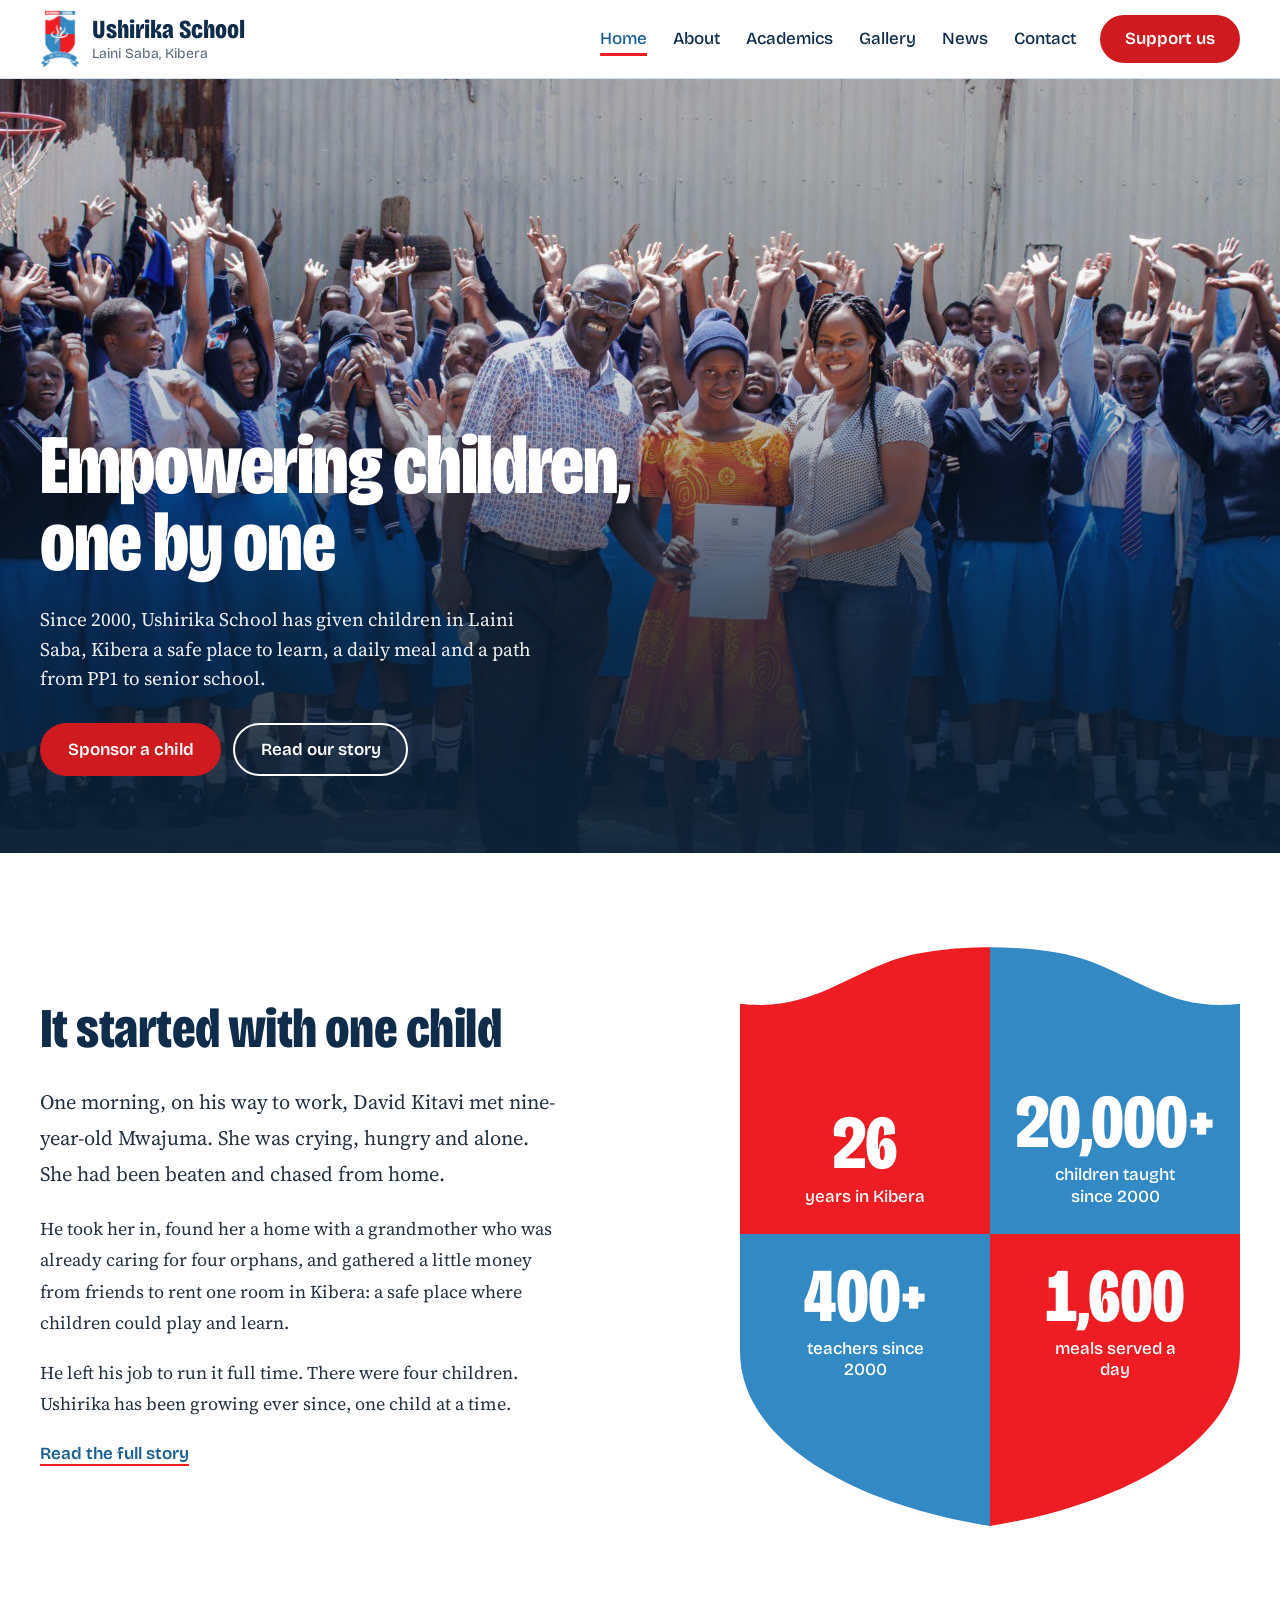
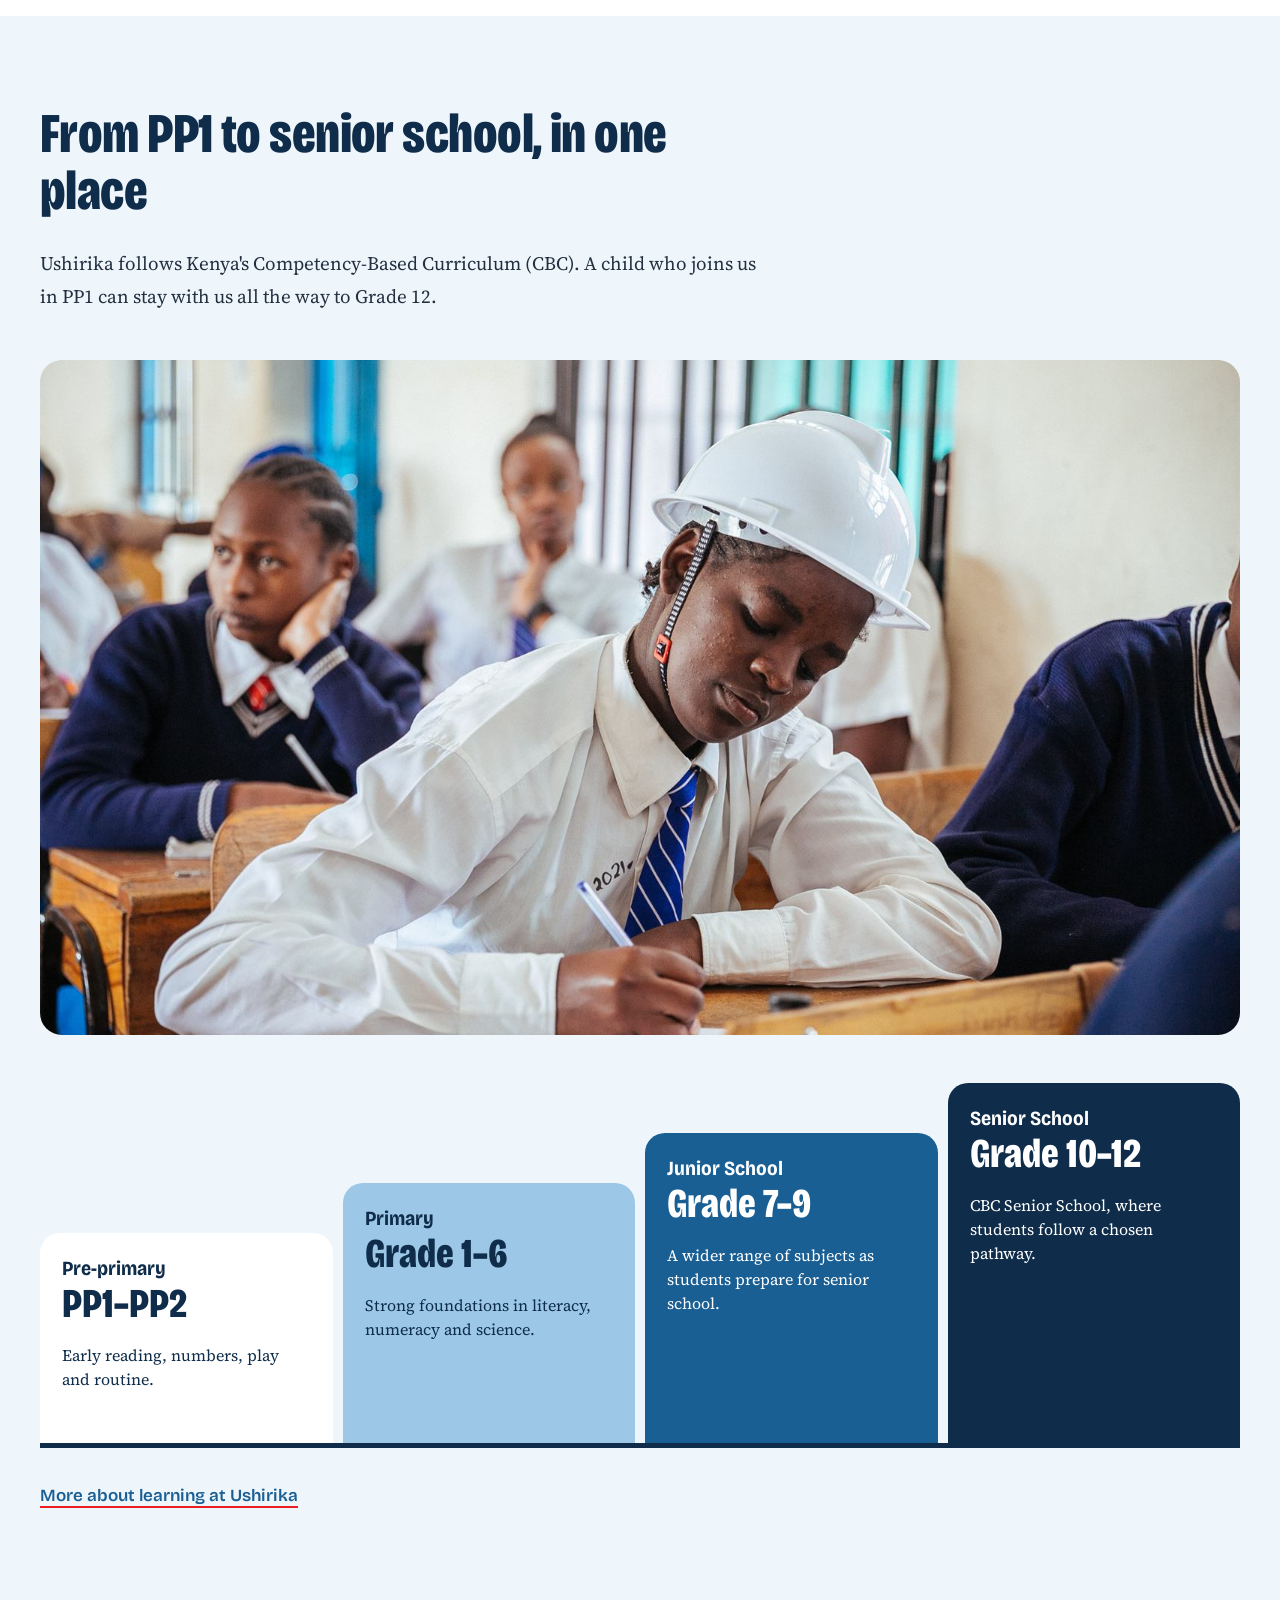
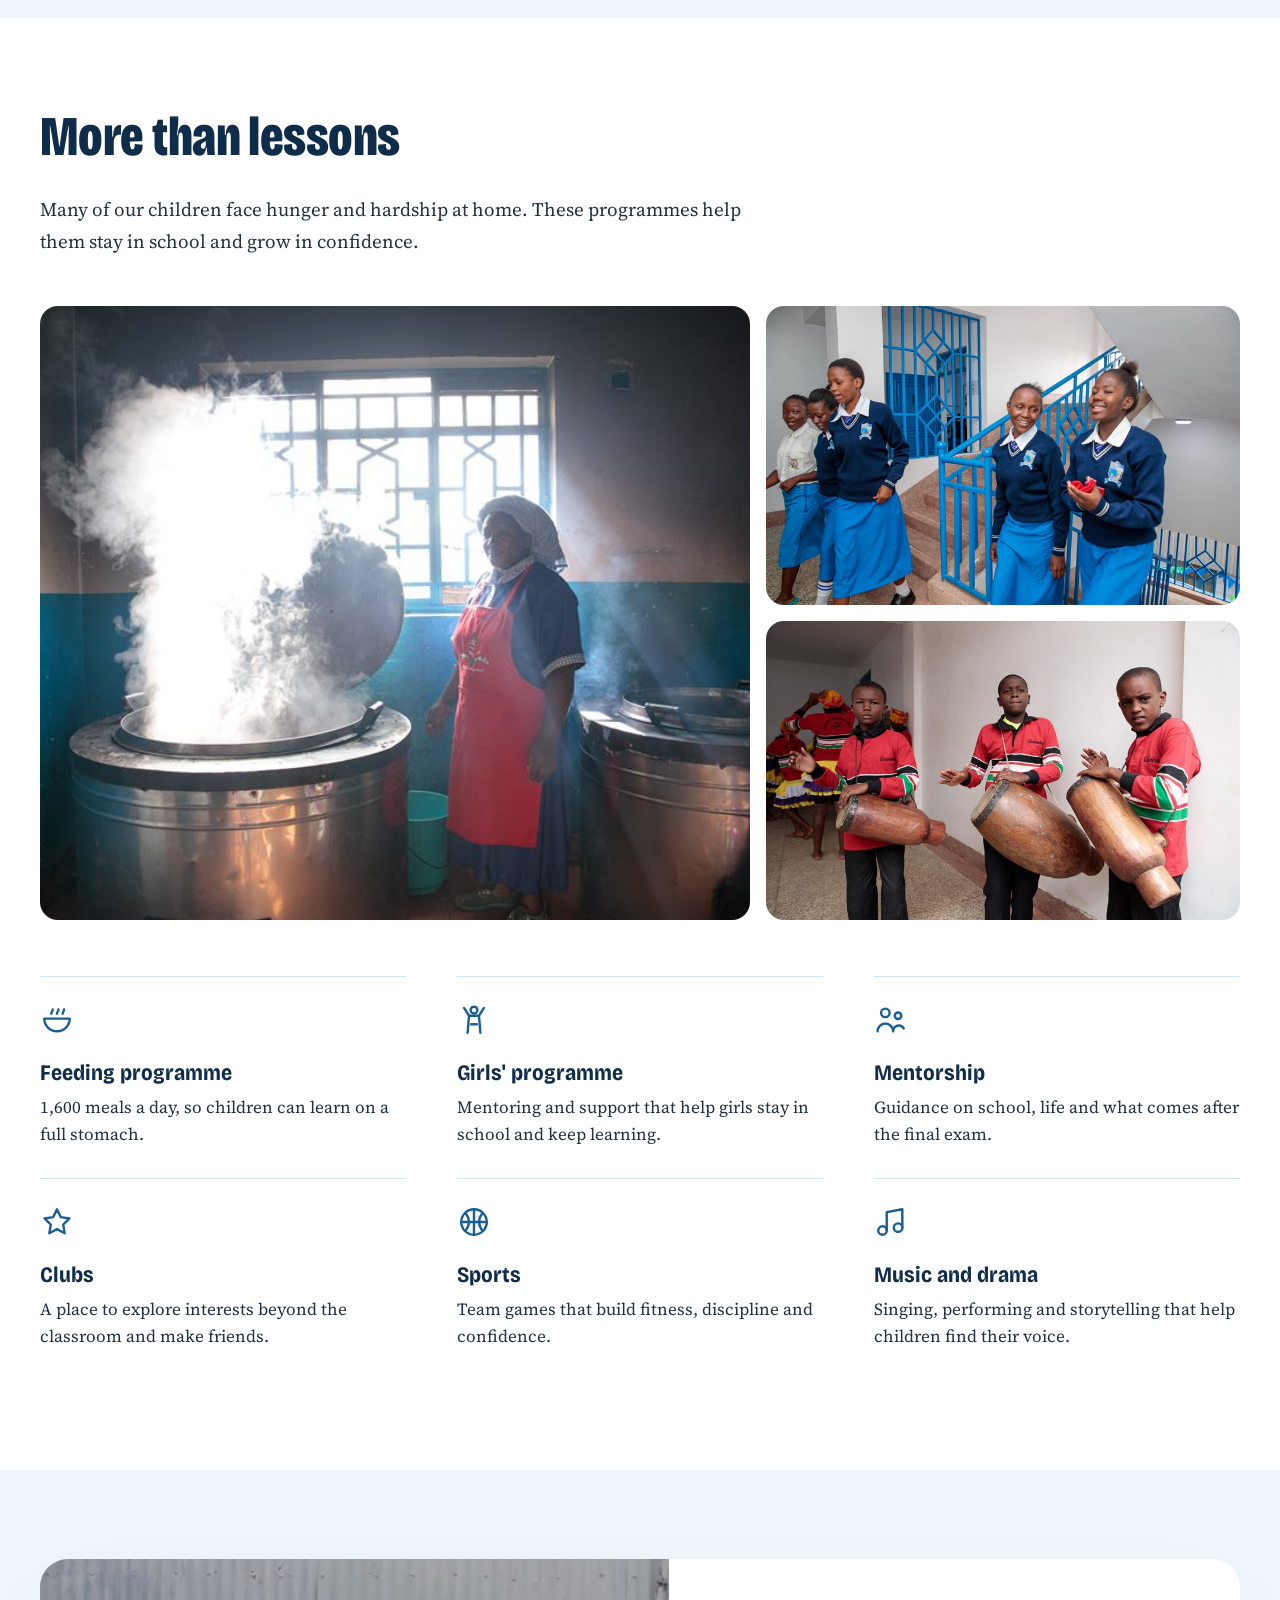
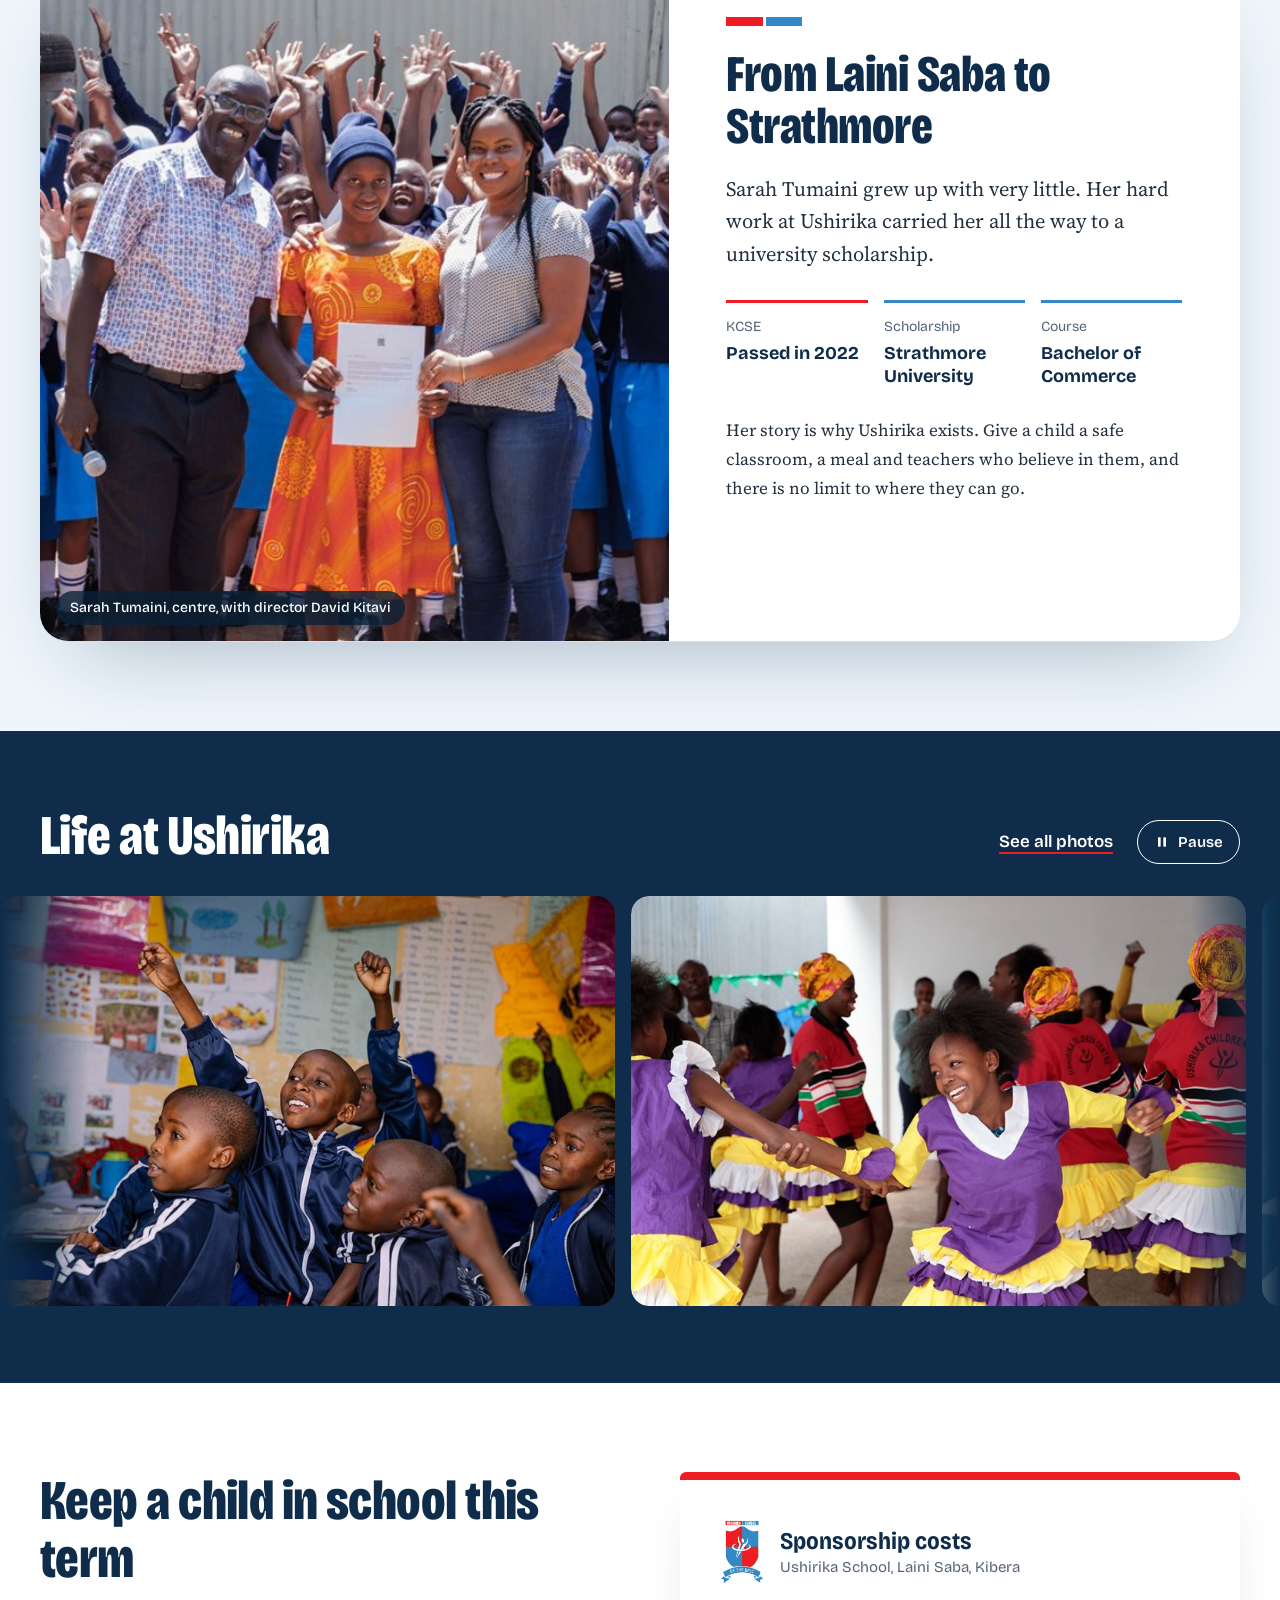
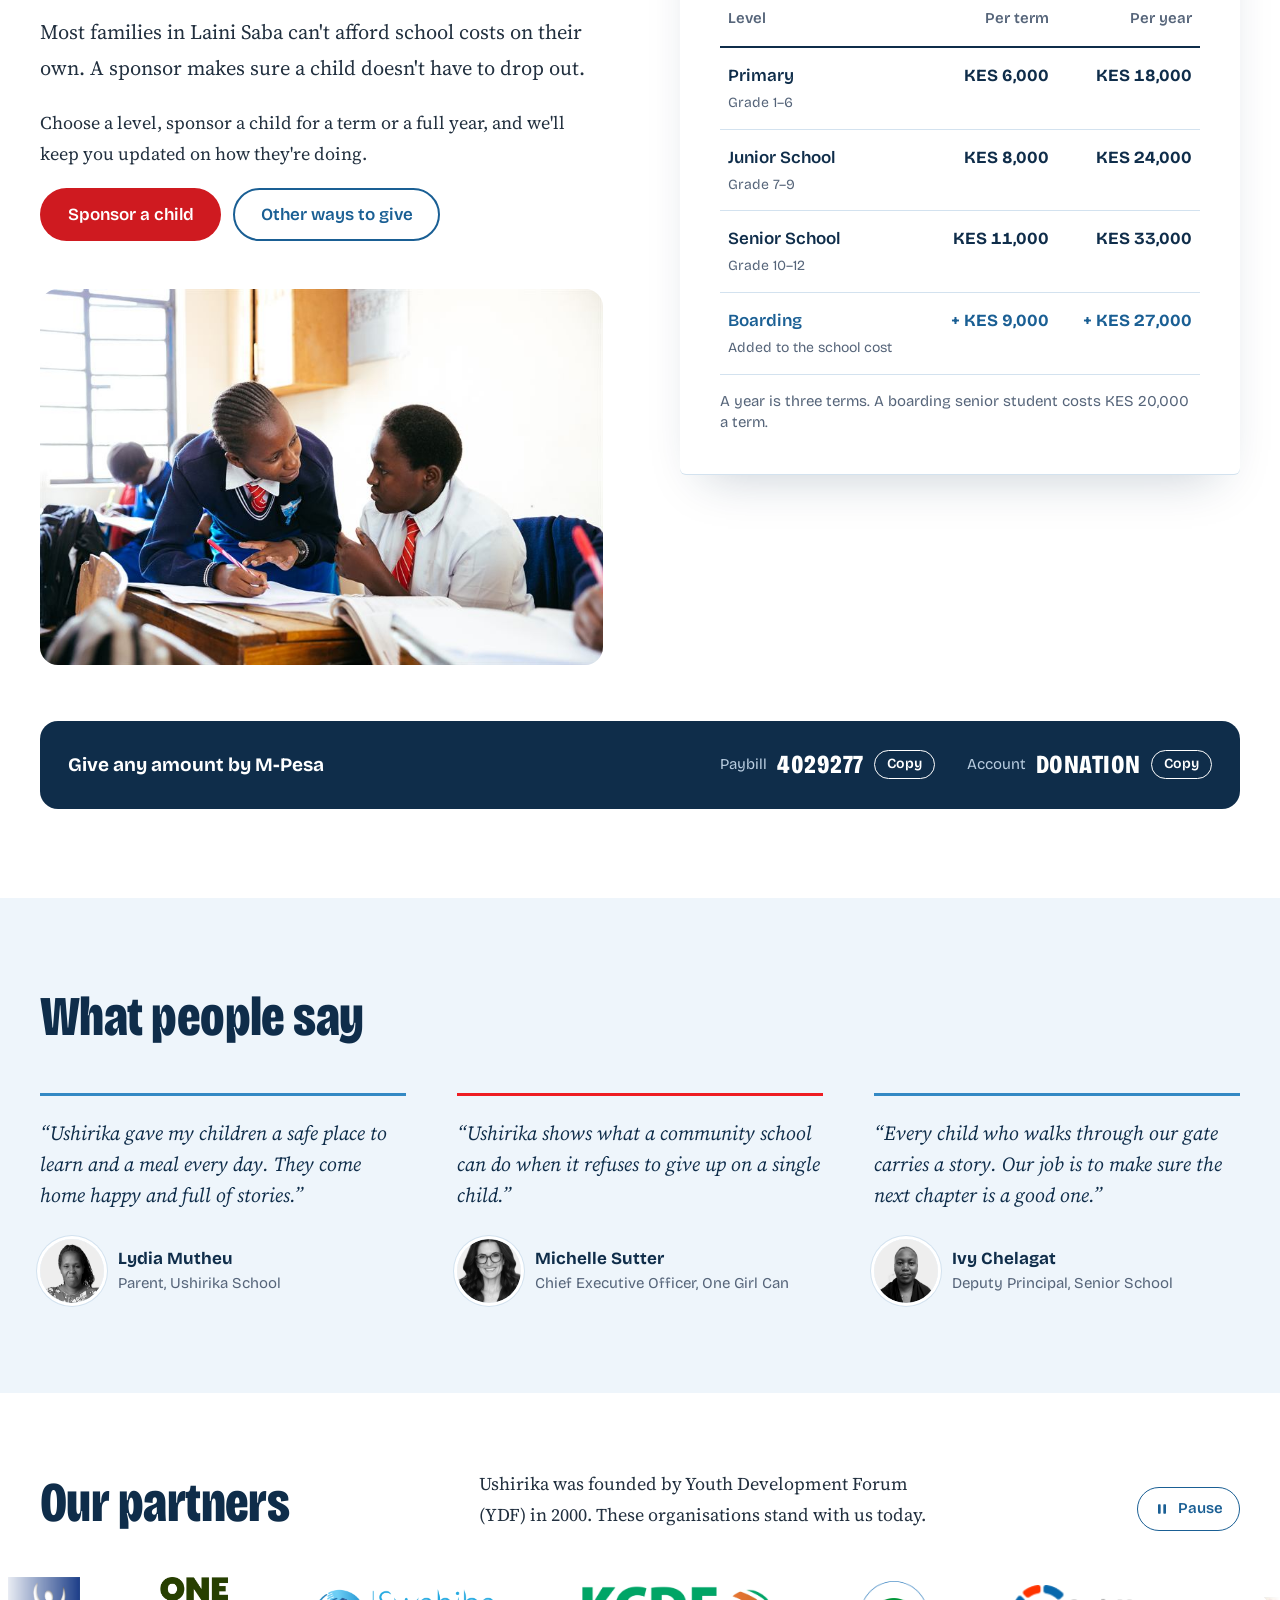
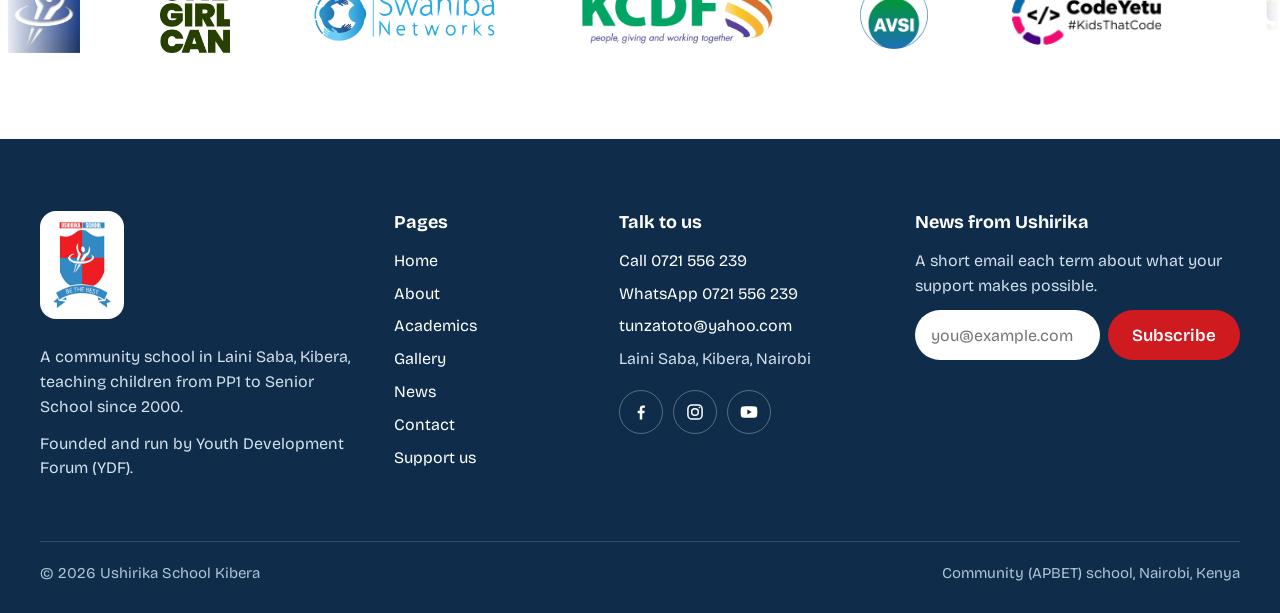
==== index.html @ ff587071 "Launch the Ushirika School Kibera website Seven pages (Home, About, Academics, Support us, Gallery, " ====
<!doctype html>
<html lang="en">
<head>
  <meta charset="utf-8">
  <meta name="viewport" content="width=device-width, initial-scale=1">
  <title>Ushirika School Kibera | Empowering children one by one</title>
  <meta name="description" content="Ushirika School is a community school in Laini Saba, Kibera, Nairobi, teaching children from PP1 to Senior School since 2000. Sponsor a child or give by M-Pesa.">
  <link rel="canonical" href="https://ushirikaschool.com/">
  <meta property="og:url" content="https://ushirikaschool.com/">
  <meta property="og:site_name" content="Ushirika School Kibera">
  <meta property="og:type" content="website">
  <meta property="og:title" content="Ushirika School Kibera">
  <meta property="og:description" content="A community school in Laini Saba, Kibera, teaching children from PP1 to Senior School since 2000.">
  <meta property="og:image" content="https://ushirikaschool.com/assets/img/og-image.jpg">
  <meta name="twitter:card" content="summary_large_image">
  <meta name="theme-color" content="#0F2D4A">
  <link rel="icon" type="image/png" sizes="32x32" href="assets/img/favicon-32.png">
  <link rel="apple-touch-icon" href="assets/img/apple-touch-icon.png">
  <link rel="preconnect" href="https://fonts.googleapis.com">
  <link rel="preconnect" href="https://fonts.gstatic.com" crossorigin>
  <link rel="stylesheet" href="https://fonts.googleapis.com/css2?family=Bricolage+Grotesque:opsz,wdth,wght@12..96,75..100,400..800&family=Source+Serif+4:ital,opsz,wght@0,8..60,400..700;1,8..60,400..700&display=swap">
  <link rel="stylesheet" href="css/style.css">
  <link rel="preload" as="image" href="assets/img/hero-1200.jpg" imagesrcset="assets/img/hero-800.jpg 800w, assets/img/hero-1200.jpg 1200w, assets/img/hero-2000.jpg 2000w" imagesizes="100vw">
  <script type="application/ld+json">
  {
    "@context": "https://schema.org",
    "@type": "School",
    "name": "Ushirika School Kibera",
    "url": "https://ushirikaschool.com/",
    "logo": "https://ushirikaschool.com/assets/img/logo-large.png",
    "foundingDate": "2000",
    "telephone": "+254721556239",
    "email": "tunzatoto@yahoo.com",
    "address": { "@type": "PostalAddress", "streetAddress": "Laini Saba, Kibera", "addressLocality": "Nairobi", "addressCountry": "KE" },
    "geo": { "@type": "GeoCoordinates", "latitude": -1.3122093, "longitude": 36.7940074 },
    "parentOrganization": { "@type": "NGO", "name": "Youth Development Forum (YDF)" },
    "sameAs": [
      "https://www.facebook.com/UshirikaChildrenKibera",
      "https://www.instagram.com/ushirika_school/",
      "https://www.youtube.com/@ushirikaschoolkibera3655"
    ]
  }
  </script>
</head>
<body data-page="home">
<div id="site-header"></div>
<script src="js/site.js"></script>

<!-- Shape of the school crest, used to cut the counters into a shield -->
<svg width="0" height="0" style="position:absolute" aria-hidden="true" focusable="false">
  <defs>
    <clipPath id="crest-clip" clipPathUnits="objectBoundingBox">
      <path d="M0,0.105 C0.13,0.118 0.2,0.064 0.3,0.032 C0.4,0 0.6,0 0.7,0.032 C0.8,0.064 0.87,0.118 1,0.105 L1,0.7 C1,0.86 0.76,0.965 0.5,1 C0.24,0.965 0,0.86 0,0.7 Z"/>
    </clipPath>
  </defs>
</svg>

<main id="main">

  <section class="hero">
    <img class="hero__img"
         src="assets/img/hero-1200.jpg"
         srcset="assets/img/hero-800.jpg 800w, assets/img/hero-1200.jpg 1200w, assets/img/hero-2000.jpg 2000w"
         sizes="100vw" width="2000" height="1333" fetchpriority="high"
         alt="Ushirika students in blue uniforms cheer with their arms raised behind Sarah Tumaini, in an orange dress, who holds a letter between director David Kitavi and another adult">
    <div class="wrap hero__content">
      <h1>Empowering children,<br> one by one</h1>
      <p class="hero__sub">Since 2000, Ushirika School has given children in Laini Saba, Kibera a safe place to learn, a daily meal and a path from PP1 to senior school.</p>
      <div class="btn-row">
        <a class="btn btn--red" href="support.html#sponsor">Sponsor a child</a>
        <a class="btn btn--light" href="about.html">Read our story</a>
      </div>
    </div>
  </section>

  <section class="section" aria-labelledby="origin-title">
    <div class="wrap origin">
      <div class="prose">
        <h2 id="origin-title">It started with one child</h2>
        <p class="lede">One morning, on his way to work, David Kitavi met nine-year-old Mwajuma. She was crying, hungry and alone. She had been beaten and chased from home.</p>
        <p>He took her in, found her a home with a grandmother who was already caring for four orphans, and gathered a little money from friends to rent one room in Kibera: a safe place where children could play and learn.</p>
        <p>He left his job to run it full time. There were four children. Ushirika has been growing ever since, one child at a time.</p>
        <a class="text-link" href="about.html">Read the full story</a>
      </div>
      <div>
        <ul class="crest" aria-label="Ushirika in numbers">
          <li>
            <span class="crest__num" data-count="years" aria-hidden="true">26</span>
            <span class="crest__label"><span class="sr-only"><span data-years>26</span> </span>years in Kibera</span>
          </li>
          <li>
            <span class="crest__num" data-count="20000" data-suffix="+" aria-hidden="true">20,000+</span>
            <span class="crest__label"><span class="sr-only">More than 20,000 </span>children taught since 2000</span>
          </li>
          <li>
            <span class="crest__num" data-count="400" data-suffix="+" aria-hidden="true">400+</span>
            <span class="crest__label"><span class="sr-only">More than 400 </span>teachers since 2000</span>
          </li>
          <li>
            <span class="crest__num" data-count="1600" aria-hidden="true">1,600</span>
            <span class="crest__label"><span class="sr-only">1,600 </span>meals served a day</span>
          </li>
        </ul>
      </div>
    </div>
  </section>

  <section class="section section--chalk" aria-labelledby="classes-title">
    <div class="wrap">
      <div class="section-head">
        <h2 id="classes-title">From PP1 to senior school, in one place</h2>
        <p>Ushirika follows Kenya's Competency-Based Curriculum (CBC). A child who joins us in PP1 can stay with us all the way to Grade 12.</p>
      </div>
      <figure class="wide-photo">
        <img src="assets/gallery/photo-34.jpg" srcset="assets/gallery/photo-34-small.jpg 800w, assets/gallery/photo-34.jpg 1600w" sizes="(max-width: 1360px) 100vw, 1320px" width="1600" height="1067" loading="lazy"
             alt="A student wearing a white hard hat writes at a desk during class, with classmates in navy sweaters behind">
      </figure>
      <ol class="ladder">
        <li>
          <h3>Pre-primary</h3>
          <p class="ladder__grades">PP1–PP2</p>
          <p>Early reading, numbers, play and routine.</p>
        </li>
        <li>
          <h3>Primary</h3>
          <p class="ladder__grades">Grade 1–6</p>
          <p>Strong foundations in literacy, numeracy and science.</p>
        </li>
        <li>
          <h3>Junior School</h3>
          <p class="ladder__grades">Grade 7–9</p>
          <p>A wider range of subjects as students prepare for senior school.</p>
        </li>
        <li>
          <h3>Senior School</h3>
          <p class="ladder__grades">Grade 10–12</p>
          <p>CBC Senior School, where students follow a chosen pathway.</p>
        </li>
      </ol>
      <p style="margin-top:32px"><a class="text-link" href="academics.html">More about learning at Ushirika</a></p>
    </div>
  </section>

  <section class="section" aria-labelledby="programmes-title">
    <div class="wrap">
      <div class="section-head">
        <h2 id="programmes-title">More than lessons</h2>
        <p>Many of our children face hunger and hardship at home. These programmes help them stay in school and grow in confidence.</p>
      </div>
      <div class="photo-row">
        <figure>
          <img src="assets/gallery/photo-22-small.jpg" srcset="assets/gallery/photo-22-small.jpg 800w, assets/gallery/photo-22.jpg 1600w" sizes="(max-width: 700px) 100vw, 400px" width="800" height="533" loading="lazy"
               alt="A cook in a red apron stands beside large steaming cooking pots in the school kitchen">
        </figure>
        <figure>
          <img src="assets/gallery/photo-42-small.jpg" srcset="assets/gallery/photo-42-small.jpg 800w, assets/gallery/photo-42.jpg 1600w" sizes="(max-width: 700px) 100vw, 400px" width="800" height="533" loading="lazy"
               alt="Girls in navy sweaters and blue skirts laugh together on a staircase with blue railings">
        </figure>
        <figure>
          <img src="assets/gallery/photo-35-small.jpg" srcset="assets/gallery/photo-35-small.jpg 800w, assets/gallery/photo-35.jpg 1600w" sizes="(max-width: 700px) 100vw, 400px" width="800" height="533" loading="lazy"
               alt="Three boys in red and green tops play large traditional drums">
        </figure>
      </div>
      <!-- CHECK: David, confirm these short descriptions match what each programme does. -->
      <ul class="programmes">
        <li>
          <svg viewBox="0 0 24 24" fill="none" stroke="currentColor" stroke-width="1.7" stroke-linecap="round" stroke-linejoin="round" aria-hidden="true"><path d="M3 11h18a9 9 0 0 1-18 0Z"/><path d="M8 7.5c0-1.3 1-1.7 1-3M12 7.5c0-1.3 1-1.7 1-3M16 7.5c0-1.3 1-1.7 1-3"/></svg>
          <h3>Feeding programme</h3>
          <p>1,600 meals a day, so children can learn on a full stomach.</p>
        </li>
        <li>
          <svg viewBox="0 0 24 24" fill="none" stroke="currentColor" stroke-width="1.7" stroke-linecap="round" stroke-linejoin="round" aria-hidden="true"><circle cx="12" cy="5" r="2.4"/><path d="M5 3.5l3.5 5.5h7L19 3.5M8.5 9l-1 12M15.5 9l1 12M10 15h4"/></svg>
          <h3>Girls' programme</h3>
          <p>Mentoring and support that help girls stay in school and keep learning.</p>
        </li>
        <li>
          <svg viewBox="0 0 24 24" fill="none" stroke="currentColor" stroke-width="1.7" stroke-linecap="round" stroke-linejoin="round" aria-hidden="true"><circle cx="8" cy="7" r="3"/><circle cx="17" cy="9" r="2.3"/><path d="M2.5 20a5.5 5.5 0 0 1 11 0M13.5 20a4 4 0 0 1 7.5-2"/></svg>
          <h3>Mentorship</h3>
          <p>Guidance on school, life and what comes after the final exam.</p>
        </li>
        <li>
          <svg viewBox="0 0 24 24" fill="none" stroke="currentColor" stroke-width="1.7" stroke-linejoin="round" aria-hidden="true"><path d="M12 3l2.7 5.6 6.1.9-4.4 4.3 1 6.1L12 17l-5.4 2.9 1-6.1-4.4-4.3 6.1-.9Z"/></svg>
          <h3>Clubs</h3>
          <p>A place to explore interests beyond the classroom and make friends.</p>
        </li>
        <li>
          <svg viewBox="0 0 24 24" fill="none" stroke="currentColor" stroke-width="1.7" stroke-linecap="round" aria-hidden="true"><circle cx="12" cy="12" r="9"/><path d="M12 3v18M3 12h18M5.8 5.8c3.4 3.4 3.4 9 0 12.4M18.2 5.8c-3.4 3.4-3.4 9 0 12.4"/></svg>
          <h3>Sports</h3>
          <p>Team games that build fitness, discipline and confidence.</p>
        </li>
        <li>
          <svg viewBox="0 0 24 24" fill="none" stroke="currentColor" stroke-width="1.7" stroke-linecap="round" stroke-linejoin="round" aria-hidden="true"><path d="M9 18V5l11-2v13"/><circle cx="6" cy="18" r="3"/><circle cx="17" cy="16" r="3"/></svg>
          <h3>Music and drama</h3>
          <p>Singing, performing and storytelling that help children find their voice.</p>
        </li>
      </ul>
    </div>
  </section>

  <section class="section section--chalk" aria-labelledby="sarah-title">
    <div class="wrap">
      <article class="story-card">
        <figure class="story-card__photo">
          <img src="assets/img/sarah-feature.jpg"
               srcset="assets/img/sarah-feature-800.jpg 800w, assets/img/sarah-feature.jpg 1320w"
               sizes="(max-width: 900px) 100vw, 680px" width="1320" height="990" loading="lazy"
               alt="Sarah Tumaini, in an orange dress, holds a letter beside director David Kitavi and another adult, as Ushirika students cheer behind them">
          <figcaption>Sarah Tumaini, centre, with director David Kitavi</figcaption>
        </figure>
        <div class="story-card__body">
          <span class="mark" aria-hidden="true"></span>
          <h2 id="sarah-title">From Laini Saba to Strathmore</h2>
          <p class="lede">Sarah Tumaini grew up with very little. Her hard work at Ushirika carried her all the way to a university scholarship.</p>
          <dl class="facts">
            <div><dt>KCSE</dt><dd>Passed in 2022</dd></div>
            <div><dt>Scholarship</dt><dd>Strathmore University</dd></div>
            <div><dt>Course</dt><dd>Bachelor of Commerce</dd></div>
          </dl>
          <p>Her story is why Ushirika exists. Give a child a safe classroom, a meal and teachers who believe in them, and there is no limit to where they can go.</p>
          <a class="btn btn--red" href="support.html#sponsor">Sponsor a student like Sarah</a>
        </div>
      </article>
    </div>
  </section>

  <section class="section section--tight filmstrip" aria-labelledby="life-title">
    <div class="wrap">
      <div class="strip-head">
        <h2 id="life-title">Life at Ushirika</h2>
        <div class="strip-head__actions">
          <a class="text-link" href="gallery.html">See all photos</a>
          <button class="marquee-toggle" type="button" aria-controls="photo-strip" aria-label="Pause the moving photos">
          <svg class="i-pause" viewBox="0 0 24 24" fill="currentColor" aria-hidden="true"><rect x="6" y="5" width="4" height="14" rx="1"/><rect x="14" y="5" width="4" height="14" rx="1"/></svg>
          <svg class="i-play" viewBox="0 0 24 24" fill="currentColor" aria-hidden="true"><path d="M8 5.5v13a1 1 0 0 0 1.5.86l10-6.5a1 1 0 0 0 0-1.72l-10-6.5A1 1 0 0 0 8 5.5Z"/></svg>
          <span>Pause</span>
        </button>
        </div>
      </div>
    </div>
    <div class="marquee marquee--photos" id="photo-strip">
      <div class="marquee__track">
        <a href="gallery.html"><img src="assets/gallery/photo-21-small.jpg" width="800" height="533" loading="lazy" alt="Young boys in navy tracksuits raise their hands eagerly in a classroom covered in posters"></a>
        <a href="gallery.html"><img src="assets/gallery/photo-23-small.jpg" width="800" height="533" loading="lazy" alt="Dancers in bright purple and yellow costumes hold hands and spin in a dance"></a>
        <a href="gallery.html"><img src="assets/gallery/photo-01-small.jpg" width="800" height="533" loading="lazy" alt="Two students in navy uniforms use a microscope in a science lab"></a>
        <a href="gallery.html"><img src="assets/gallery/photo-10-small.jpg" width="800" height="533" loading="lazy" alt="Three students lean over a rooftop wall, with the roofs of Kibera behind them"></a>
        <a href="gallery.html"><img src="assets/gallery/photo-15-small.jpg" width="800" height="533" loading="lazy" alt="Pupils in blue sweaters laugh together in a classroom"></a>
        <a href="gallery.html"><img src="assets/gallery/photo-02-small.jpg" width="800" height="800" loading="lazy" alt="Two smiling girls in navy sweaters stand arm in arm"></a>
        <a href="gallery.html"><img src="assets/gallery/photo-35-small.jpg" width="800" height="533" loading="lazy" alt="Three boys in red and green tops play large traditional drums"></a>
        <a href="gallery.html"><img src="assets/gallery/photo-40-small.jpg" width="800" height="533" loading="lazy" alt="Students in blue uniforms gather in a courtyard decorated with bunting"></a>
        <a href="gallery.html"><img src="assets/gallery/photo-12-small.jpg" width="800" height="533" loading="lazy" alt="A smiling student in a light blue T-shirt claps in class"></a>
        <a href="gallery.html"><img src="assets/gallery/photo-17-small.jpg" width="800" height="533" loading="lazy" alt="Seven young women in graduation gowns smile together on a lawn"></a>
        <a href="gallery.html"><img src="assets/gallery/photo-42-small.jpg" width="800" height="533" loading="lazy" alt="Girls in navy sweaters laugh together on a staircase"></a>
        <a href="gallery.html"><img src="assets/gallery/photo-43-small.jpg" width="800" height="585" loading="lazy" alt="Young pupils in blue sweaters reach up towards the camera"></a>
        <a href="gallery.html"><img src="assets/gallery/photo-30-small.jpg" width="800" height="533" loading="lazy" alt="Two girls in uniform laugh as they fix their hair in a mirror"></a>
        <a href="gallery.html"><img src="assets/gallery/photo-39-small.jpg" width="800" height="533" loading="lazy" alt="Dancers in purple and yellow perform in the courtyard"></a>
        <a href="gallery.html"><img src="assets/gallery/photo-13-small.jpg" width="800" height="533" loading="lazy" alt="Students welcome visitors with drums in a school corridor"></a>
        <a href="gallery.html"><img src="assets/gallery/photo-41-small.jpg" width="800" height="533" loading="lazy" alt="Two boys in blue sweaters share a laptop"></a>
        <a href="gallery.html"><img src="assets/gallery/photo-26-small.jpg" width="800" height="533" loading="lazy" alt="Students in hi-vis vests and hard hats take a selfie"></a>
        <a href="gallery.html"><img src="assets/gallery/photo-36-small.jpg" width="800" height="529" loading="lazy" alt="A large class photo in front of the school building"></a>
      </div>
    </div>
  </section>

  <section class="section" aria-labelledby="sponsor-title">
    <div class="wrap">
      <div class="sponsor">
        <div class="prose">
          <h2 id="sponsor-title">Keep a child in school this term</h2>
          <p class="lede">Most families in Laini Saba can't afford school costs on their own. A sponsor makes sure a child doesn't have to drop out.</p>
          <p>Choose a level, sponsor a child for a term or a full year, and we'll keep you updated on how they're doing.</p>
          <div class="btn-row">
            <a class="btn btn--red" href="support.html#sponsor">Sponsor a child</a>
            <a class="btn btn--ghost" href="support.html">Other ways to give</a>
          </div>
          <figure class="sponsor__photo">
            <img src="assets/gallery/photo-37-small.jpg" srcset="assets/gallery/photo-37-small.jpg 800w, assets/gallery/photo-37.jpg 1600w" sizes="(max-width: 960px) 100vw, 560px" width="800" height="533" loading="lazy"
                 alt="Two students lean over a desk to work through a problem together">
          </figure>
        </div>
        <div class="fee-sheet">
          <div class="fee-sheet__head">
            <img src="assets/img/logo.png" alt="" width="164" height="240">
            <div>
              <h3>Sponsorship costs</h3>
              <p>Ushirika School, Laini Saba, Kibera</p>
            </div>
          </div>
          <table class="fees">
            <caption class="sr-only">Cost to sponsor one child, in Kenya shillings</caption>
            <thead>
              <tr><th scope="col">Level</th><th scope="col" class="num">Per term<span class="cur-head"> (KES)</span></th><th scope="col" class="num">Per year<span class="cur-head"> (KES)</span></th></tr>
            </thead>
            <tbody>
              <tr><th scope="row">Primary<small>Grade 1–6</small></th><td class="num"><span class="cur">KES </span>6,000</td><td class="num"><span class="cur">KES </span>18,000</td></tr>
              <tr><th scope="row">Junior School<small>Grade 7–9</small></th><td class="num"><span class="cur">KES </span>8,000</td><td class="num"><span class="cur">KES </span>24,000</td></tr>
              <tr><th scope="row">Senior School<small>Grade 10–12</small></th><td class="num"><span class="cur">KES </span>11,000</td><td class="num"><span class="cur">KES </span>33,000</td></tr>
              <tr class="is-extra"><th scope="row">Boarding<small>Added to the school cost</small></th><td class="num">+ <span class="cur">KES </span>9,000</td><td class="num">+ <span class="cur">KES </span>27,000</td></tr>
            </tbody>
          </table>
          <p class="fee-sheet__foot">A year is three terms. A boarding senior student costs KES 20,000 a term.</p>
        </div>
      </div>

      <div class="paybill">
        <span class="paybill__title">Give any amount by <span class="nowrap">M-Pesa</span></span>
        <span class="paybill__item"><span>Paybill</span> <strong>4029277</strong> <button class="copy" type="button" data-copy="4029277">Copy</button></span>
        <span class="paybill__item"><span>Account</span> <strong>DONATION</strong> <button class="copy" type="button" data-copy="DONATION">Copy</button></span>
      </div>
    </div>
  </section>

  <section class="section section--chalk" aria-labelledby="voices-title">
    <div class="wrap">
      <div class="section-head">
        <h2 id="voices-title">What people say</h2>
      </div>
      <!-- Quotes approved by Lydia Mutheu, Michelle Sutter and Ivy Chelagat (confirmed by David, 2026-11-07).
           Round black-and-white photos are in assets/people/. -->
      <div class="quotes">
        <blockquote class="quote">
          <p>“Ushirika gave my children a safe place to learn and a meal every day. They come home happy and full of stories.”</p>
          <footer class="quote__by">
            <img class="quote__photo" src="assets/people/lydia-mutheu.png" width="400" height="400" loading="lazy" alt="">
            <span><strong>Lydia Mutheu</strong>Parent, Ushirika School</span>
          </footer>
        </blockquote>
        <blockquote class="quote">
          <p>“Ushirika shows what a community school can do when it refuses to give up on a single child.”</p>
          <footer class="quote__by">
            <img class="quote__photo" src="assets/people/michelle-sutter.png" width="400" height="400" loading="lazy" alt="">
            <span><strong>Michelle Sutter</strong>Chief Executive Officer, One Girl Can</span>
          </footer>
        </blockquote>
        <blockquote class="quote">
          <p>“Every child who walks through our gate carries a story. Our job is to make sure the next chapter is a good one.”</p>
          <footer class="quote__by">
            <img class="quote__photo" src="assets/people/ivy-chelagat.png" width="400" height="400" loading="lazy" alt="">
            <span><strong>Ivy Chelagat</strong>Deputy Principal, Senior School</span>
          </footer>
        </blockquote>
      </div>
    </div>
  </section>

  <section class="section section--tight" aria-labelledby="partners-title">
    <div class="wrap">
      <div class="partners-intro">
        <h2 id="partners-title">Our partners</h2>
        <p>Ushirika was founded by Youth Development Forum (YDF) in 2000. These organisations stand with us today.</p>
        <button class="marquee-toggle" type="button" aria-controls="partner-strip" aria-label="Pause the moving logos">
          <svg class="i-pause" viewBox="0 0 24 24" fill="currentColor" aria-hidden="true"><rect x="6" y="5" width="4" height="14" rx="1"/><rect x="14" y="5" width="4" height="14" rx="1"/></svg>
          <svg class="i-play" viewBox="0 0 24 24" fill="currentColor" aria-hidden="true"><path d="M8 5.5v13a1 1 0 0 0 1.5.86l10-6.5a1 1 0 0 0 0-1.72l-10-6.5A1 1 0 0 0 8 5.5Z"/></svg>
          <span>Pause</span>
        </button>
      </div>
    </div>
    <div class="marquee" id="partner-strip">
      <div class="marquee__track">
        <!-- YDF LINK NEEDED: replace # with YDF's website -->
        <a href="#" aria-label="Youth Development Forum (YDF)"><img src="assets/partners/ydf.jpg" alt="Youth Development Forum (YDF)" class="logo--tall" width="447" height="470"></a>
        <a href="https://www.onegirlcan.com/" aria-label="One Girl Can"><img src="assets/partners/one-girl-can.png" alt="One Girl Can" class="logo--tall" width="500" height="548"></a>
        <a href="https://swahiba.org/" aria-label="Swahiba Networks"><img src="assets/partners/swahiba-networks.png" alt="Swahiba Networks" width="1200" height="380"></a>
        <a href="https://kcdf.or.ke/" aria-label="Kenya Community Development Foundation (KCDF)"><img src="assets/partners/kcdf.webp" alt="KCDF" width="2000" height="610"></a>
        <a href="https://www.avsi.org/en" aria-label="AVSI"><img src="assets/partners/avsi.png" alt="AVSI" class="logo--tall" width="180" height="180"></a>
        <a href="https://codeyetu.org/" aria-label="Code Yetu"><img src="assets/partners/code-yetu.png" alt="Code Yetu" width="143" height="57"></a>
        <a href="https://strathmore.edu/" aria-label="Strathmore University"><img src="assets/partners/strathmore-university.png" alt="Strathmore University" class="logo--padded" width="250" height="177"></a>
      </div>
    </div>
  </section>

</main>

<div id="site-footer"></div>
</body>
</html>
---- css/style.css ----
/* Ushirika School Kibera — main stylesheet
   Colours come from the school crest: red #EE1D23 and blue #3389C4. */

:root {
  --red: #EE1D23;        /* crest red: large shapes and accents */
  --red-ink: #CF1A20;    /* darker red: buttons with white text */
  --red-dark: #A9141A;
  --blue: #3389C4;       /* crest blue */
  --blue-ink: #1A5F94;   /* darker blue: links, text, buttons */
  --navy: #0F2D4A;       /* uniform navy: headings, footer */
  --ink: #22303F;        /* body text */
  --muted: #56657A;
  --chalk: #EEF5FB;      /* pale blue section background */
  --chalk-2: #D6E8F6;
  --sky: #9CC7E6;
  --line: #D3E2EF;
  --white: #FFFFFF;

  --font-display: "Bricolage Grotesque", "Arial Narrow", Arial, sans-serif;
  --font-body: "Source Serif 4", Georgia, "Times New Roman", serif;

  --ease-out: cubic-bezier(.2, .7, .2, 1);
  --dur-quick: 160ms;
  --dur-reveal: 700ms;
  --dur-photo: 1100ms;

  --radius-photo: 22px;
  --radius-field: 10px;
  --wrap: 1320px;
  --gutter: clamp(16px, 4vw, 40px);
}

/* ---------- Base ---------- */
*, *::before, *::after { box-sizing: border-box; }
html { scroll-behavior: smooth; -webkit-text-size-adjust: 100%; }
body {
  margin: 0;
  background: var(--white);
  color: var(--ink);
  font-family: var(--font-body);
  font-size: 1.125rem;
  line-height: 1.7;
  font-optical-sizing: auto;
  overflow-x: hidden;
}
img { max-width: 100%; height: auto; display: block; }
a { color: var(--blue-ink); text-underline-offset: .18em; text-decoration-thickness: 1px; }
a:hover { color: var(--navy); }
:focus-visible { outline: 3px solid var(--blue); outline-offset: 3px; border-radius: 4px; }

h1, h2, h3, h4 { font-family: var(--font-display); color: var(--navy); margin: 0 0 .5em; line-height: 1.02; }
h1 { font-weight: 800; font-stretch: 75%; font-size: clamp(2.75rem, 7vw, 5.5rem); letter-spacing: -.015em; }
h2 { font-weight: 800; font-stretch: 75%; font-size: clamp(2.25rem, 4.6vw, 3.5rem); letter-spacing: -.01em; }
h3 { font-weight: 700; font-stretch: 87.5%; font-size: 1.5rem; line-height: 1.15; }
h4 { font-weight: 700; font-size: 1.125rem; line-height: 1.3; }
p { margin: 0 0 1em; }
ul, ol { padding-left: 1.2em; }

.wrap { width: min(100% - 2 * var(--gutter), var(--wrap)); margin-inline: auto; }
.prose { max-width: 68ch; }
.prose p { line-height: 1.75; }
.lede { font-size: clamp(1.1875rem, 1.6vw, 1.3125rem); line-height: 1.6; max-width: 60ch; }
.muted { color: var(--muted); }
.section { padding-block: clamp(52px, 7vw, 96px); }
.section--chalk { background: var(--chalk); }
.section--tight { padding-block: clamp(48px, 6vw, 80px); }
.section-head { max-width: 720px; margin-bottom: clamp(32px, 4vw, 48px); }
.section-head p { font-size: 1.1875rem; }

.sr-only {
  position: absolute; width: 1px; height: 1px; padding: 0; margin: -1px;
  overflow: hidden; clip: rect(0, 0, 0, 0); white-space: nowrap; border: 0;
}
.skip-link {
  position: absolute; left: 12px; top: -64px; z-index: 100;
  background: var(--navy); color: #fff; padding: 10px 16px; border-radius: 8px;
  font-family: var(--font-display); text-decoration: none;
}
.skip-link:focus { top: 12px; color: #fff; }

/* Red and blue bar, taken from the "USHIRIKA | SCHOOL" bar on the crest */
.mark { display: flex; width: 76px; height: 9px; margin-bottom: 22px; }
.mark::before, .mark::after { content: ""; flex: 1; }
.mark::before { background: var(--red); }
.mark::after { background: var(--blue); margin-left: 3px; }

/* ---------- Buttons ---------- */
.btn {
  display: inline-flex; align-items: center; justify-content: center; gap: .5em;
  font-family: var(--font-display); font-weight: 600; font-size: 1.0625rem; line-height: 1;
  padding: .95em 1.5em; border-radius: 999px; border: 2px solid transparent;
  text-decoration: none; cursor: pointer;
  transition: background-color .15s, color .15s, border-color .15s;
}
.btn svg { width: 1.15em; height: 1.15em; flex: none; }
.btn--red { background: var(--red-ink); color: #fff; }
.btn--red:hover { background: var(--red-dark); color: #fff; }
.btn--blue { background: var(--blue-ink); color: #fff; }
.btn--blue:hover { background: var(--navy); color: #fff; }
.btn--ghost { border-color: currentColor; color: var(--blue-ink); background: transparent; }
.btn--ghost:hover { background: var(--chalk); color: var(--navy); }
.btn--light { border-color: #fff; color: #fff; background: transparent; }
.btn--light:hover { background: #fff; color: var(--navy); }
.btn[disabled] { opacity: .7; cursor: progress; }
.btn-row { display: flex; flex-wrap: wrap; gap: 12px; }

.text-link {
  font-family: var(--font-display); font-weight: 600; font-size: 1.0625rem;
  color: var(--blue-ink); text-decoration: underline; text-decoration-thickness: 2px;
  text-underline-offset: .3em; text-decoration-color: var(--red);
}

/* ---------- Header ---------- */
.site-header {
  position: sticky; top: 0; z-index: 50;
  background: rgba(255, 255, 255, .97);
  border-bottom: 1px solid var(--line);
}
.site-header__inner { display: flex; align-items: center; gap: 20px; min-height: 78px; }
.brand { display: flex; align-items: center; gap: 12px; text-decoration: none; color: var(--navy); margin-right: auto; }
.brand img { height: 58px; width: auto; }
.brand__name { display: block; font-family: var(--font-display); font-weight: 800; font-stretch: 75%; font-size: 1.625rem; line-height: 1; }
.brand__place { display: block; font-family: var(--font-display); font-size: .875rem; color: var(--muted); margin-top: 4px; line-height: 1; }
.brand:hover { color: var(--navy); }

.nav { display: flex; align-items: center; gap: 2px; }
.nav a:not(.btn) {
  font-family: var(--font-display); font-weight: 500; font-size: 1.0625rem;
  color: var(--navy); text-decoration: none; padding: 10px 12px; border-radius: 8px;
}
.nav a:not(.btn):hover { background: var(--chalk); }
.nav a[aria-current="page"]:not(.btn) {
  color: var(--blue-ink);
  text-decoration: underline; text-decoration-color: var(--red);
  text-decoration-thickness: 3px; text-underline-offset: 9px;
}
.nav .btn { margin-left: 10px; padding: .8em 1.35em; }

.nav-toggle {
  display: none; align-items: center; gap: 8px;
  font-family: var(--font-display); font-weight: 600; font-size: 1rem; color: var(--navy);
  background: var(--chalk); border: 0; border-radius: 999px; padding: 10px 16px; cursor: pointer;
}
.nav-toggle svg { width: 20px; height: 20px; }
.nav-toggle .icon-close { display: none; }
.site-header.is-open .nav-toggle .icon-close { display: block; }
.site-header.is-open .nav-toggle .icon-menu { display: none; }

@media (max-width: 980px) {
  .nav-toggle { display: inline-flex; }
  .nav {
    display: none; position: absolute; left: 0; right: 0; top: 100%;
    flex-direction: column; align-items: stretch; gap: 0;
    background: #fff; padding: 8px var(--gutter) 24px;
    border-bottom: 1px solid var(--line);
    box-shadow: 0 16px 32px rgba(15, 45, 74, .1);
  }
  .site-header.is-open .nav { display: flex; }
  .nav a:not(.btn) { padding: 14px 6px; font-size: 1.1875rem; border-radius: 0; border-bottom: 1px solid var(--line); }
  .nav a[aria-current="page"]:not(.btn) { text-underline-offset: 6px; }
  .nav .btn { margin: 18px 0 0; }
}
@media (max-width: 420px) {
  .brand img { height: 48px; }
  .brand__name { font-size: 1.375rem; }
  .nav-toggle span { display: none; }
}

/* ---------- Home hero ---------- */
.hero {
  position: relative; display: flex; align-items: flex-end;
  min-height: clamp(560px, 86vh, 860px);
  color: #fff; background: var(--navy); overflow: hidden;
}
.hero__img { position: absolute; inset: 0; width: 100%; height: 100%; object-fit: cover; object-position: 50% 28%; }
.hero::after {
  content: ""; position: absolute; inset: 0;
  background: linear-gradient(to top, rgba(10, 32, 54, .95) 0%, rgba(10, 32, 54, .72) 30%, rgba(10, 32, 54, .18) 60%, rgba(10, 32, 54, 0) 74%);
}
.hero__content { position: relative; z-index: 1; padding-bottom: clamp(40px, 6vw, 80px); }
.hero h1 { color: #fff; font-size: clamp(3.25rem, 6.6vw, 6.5rem); line-height: .9; margin-bottom: .3em; }
.hero__sub { font-size: clamp(1.125rem, 1.5vw, 1.3125rem); line-height: 1.55; max-width: 52ch; color: rgba(255, 255, 255, .93); margin-bottom: 1.5em; }

/* Tablets and phones: photo on top, words underneath, so no faces are covered */
@media (max-width: 900px) {
  .hero { display: block; min-height: 0; }
  .hero::after { display: none; }
  .hero__img { position: static; height: auto; aspect-ratio: 4 / 3; object-position: 52% 30%; }
  .hero__content { padding-block: 32px 44px; }
  .hero h1 { font-size: clamp(2.75rem, 11vw, 4.5rem); }
}
@media (max-width: 520px) { .hero__img { aspect-ratio: 1 / 1; object-position: 56% 40%; } }

/* The page's one load-in moment */
@keyframes rise { from { opacity: 0; transform: translateY(18px); } to { opacity: 1; transform: none; } }
.hero__content > * { animation: rise .9s cubic-bezier(.2, .7, .2, 1) both; }
.hero__content > :nth-child(2) { animation-delay: .12s; }
.hero__content > :nth-child(3) { animation-delay: .24s; }

/* ---------- Interior page heading ---------- */
.page-head { padding-block: clamp(56px, 8vw, 104px) clamp(36px, 5vw, 64px); border-bottom: 1px solid var(--line); }
.page-head h1 { max-width: 15ch; }
.page-head .lede { margin-bottom: 0; }

/* ---------- Origin story + crest counters ---------- */
.origin { display: grid; grid-template-columns: minmax(0, 1fr) minmax(0, 500px); gap: clamp(40px, 6vw, 96px); align-items: center; }
.origin .prose { max-width: 58ch; }
@media (max-width: 900px) { .origin { grid-template-columns: minmax(0, 1fr); } }

.crest {
  list-style: none; margin: 0 auto; padding: 0;
  width: 100%; max-width: 500px; aspect-ratio: 480 / 560;
  display: grid; grid-template-columns: 1fr 1fr; grid-template-rows: 1fr 1fr;
  clip-path: url(#crest-clip);
}
.crest li { display: flex; flex-direction: column; align-items: center; text-align: center; color: #fff; padding-inline: 7%; }
.crest li:nth-child(1), .crest li:nth-child(4) { background: var(--red); }
.crest li:nth-child(2), .crest li:nth-child(3) { background: var(--blue); }
.crest li:nth-child(1), .crest li:nth-child(2) { justify-content: flex-end; padding-bottom: 11%; }
.crest li:nth-child(3), .crest li:nth-child(4) { justify-content: flex-start; padding-top: 11%; }
.crest__num {
  display: block; font-family: var(--font-display); font-weight: 800; font-stretch: 75%;
  font-size: clamp(2.75rem, 6.4vw, 4.75rem); line-height: .9; letter-spacing: -.01em;
  font-variant-numeric: tabular-nums;
}
.crest__label {
  display: block; font-family: var(--font-display); font-weight: 500;
  font-size: clamp(.875rem, 1.35vw, 1.0625rem); line-height: 1.25; margin-top: .45em; max-width: 13ch;
}
.crest-note { text-align: center; font-family: var(--font-display); font-size: .9375rem; color: var(--muted); margin-top: 14px; }

/* ---------- Class ladder (PP1 to Senior School) ---------- */
.ladder {
  list-style: none; margin: 0; padding: 0;
  display: grid; grid-template-columns: repeat(4, minmax(0, 1fr)); gap: 10px; align-items: end;
  border-bottom: 5px solid var(--navy);
}
.ladder li { border-radius: 20px 20px 0 0; padding: 24px 22px 26px; display: flex; flex-direction: column; }
.ladder h3 { font-size: 1.25rem; margin: 0 0 .2em; color: inherit; }
.ladder p { font-size: 1rem; line-height: 1.5; margin: 0; }
.ladder .ladder__grades { font-family: var(--font-display); font-weight: 800; font-stretch: 75%; font-size: clamp(2rem, 3.2vw, 2.75rem); line-height: 1; margin: 0 0 .45em; }
.ladder li:nth-child(1) { min-height: 210px; background: var(--chalk-2); color: var(--navy); }
.ladder li:nth-child(2) { min-height: 260px; background: var(--sky); color: var(--navy); }
.ladder li:nth-child(3) { min-height: 310px; background: var(--blue-ink); color: #fff; }
.ladder li:nth-child(4) { min-height: 360px; background: var(--navy); color: #fff; }
.section--chalk .ladder li:nth-child(1) { background: #fff; }
@media (max-width: 860px) {
  .ladder { grid-template-columns: minmax(0, 1fr); border-bottom: 0; gap: 8px; }
  .ladder li { min-height: 0 !important; border-radius: 16px; }
  .ladder li:nth-child(2) { margin-left: 4%; }
  .ladder li:nth-child(3) { margin-left: 8%; }
  .ladder li:nth-child(4) { margin-left: 12%; }
}

/* ---------- Programmes ---------- */
.programmes { list-style: none; margin: 0; padding: 0; display: grid; grid-template-columns: repeat(3, minmax(0, 1fr)); gap: 0 clamp(24px, 4vw, 56px); }
.programmes li { border-top: 1px solid var(--line); padding: 26px 0 30px; }
.programmes svg { width: 34px; height: 34px; color: var(--blue-ink); margin-bottom: 14px; }
.programmes h3 { font-size: 1.375rem; margin-bottom: .35em; }
.programmes p { font-size: 1.0625rem; line-height: 1.6; margin: 0; color: var(--ink); }
@media (max-width: 900px) { .programmes { grid-template-columns: repeat(2, minmax(0, 1fr)); } }
@media (max-width: 560px) { .programmes { grid-template-columns: minmax(0, 1fr); } }

/* Three photos above the programmes list: one big on the left, two stacked on the right */
.photo-row {
  display: grid; grid-template-columns: minmax(0, 1.5fr) minmax(0, 1fr); grid-template-rows: repeat(2, minmax(0, 1fr));
  height: clamp(440px, 48vw, 660px); gap: clamp(10px, 1.4vw, 16px); margin-bottom: clamp(36px, 5vw, 56px);
}
.photo-row figure { margin: 0; min-height: 0; }
.photo-row figure:first-child { grid-row: span 2; }
.photo-row img { width: 100%; height: 100%; object-fit: cover; border-radius: 18px; }
@media (max-width: 700px) {
  .photo-row { grid-template-columns: repeat(2, minmax(0, 1fr)); grid-template-rows: none; height: auto; }
  .photo-row figure:first-child { grid-column: span 2; grid-row: auto; }
  .photo-row img { aspect-ratio: 1; height: auto; }
  .photo-row figure:first-child img { aspect-ratio: 3 / 2; }
}

.support-photo { margin: 28px 0 0; }
.support-photo img { width: 100%; border-radius: 18px; }
.support-photo figcaption { font-family: var(--font-display); font-size: .9375rem; color: var(--muted); margin-top: 10px; }

/* ---------- Feature (photo + text) ---------- */
.feature { display: grid; grid-template-columns: minmax(0, 1fr) minmax(0, 1fr); gap: clamp(32px, 5vw, 72px); align-items: center; }
.feature--flip { grid-template-columns: minmax(0, 1fr) minmax(0, 1fr); }
.feature--flip > :first-child { order: 2; }
.feature__photo { border-radius: var(--radius-photo); overflow: hidden; }
.feature__photo img { width: 100%; aspect-ratio: 4 / 5; object-fit: cover; }
.feature__photo--square img { aspect-ratio: 1; }

@media (max-width: 860px) {
  .feature, .feature--flip { grid-template-columns: minmax(0, 1fr); }
  .feature--flip > :first-child { order: 0; }
  .feature__photo, .feature .photo-slot { max-width: none; }
  .feature__photo img { aspect-ratio: 4 / 3; }
}

/* Spot for a photo that hasn't been sent yet. Replace it with an <img>. */
.photo-slot {
  display: grid; place-items: center; text-align: center; gap: 10px;
  aspect-ratio: 4 / 5; padding: 24px;
  background: var(--chalk); border: 2px dashed #A9C6DE; border-radius: var(--radius-photo);
  color: var(--blue-ink); font-family: var(--font-display); font-size: 1rem; line-height: 1.4;
}
.photo-slot svg { display: block; width: 44px; height: 44px; margin: 0 auto 10px; }
.photo-slot--wide { aspect-ratio: 4 / 3; }
.photo-slot--square { aspect-ratio: 1; }

/* ---------- Sponsorship fee sheet ---------- */
.sponsor { display: grid; grid-template-columns: minmax(0, 1fr) minmax(0, 560px); gap: clamp(32px, 6vw, 88px); align-items: start; }
@media (max-width: 960px) { .sponsor { grid-template-columns: minmax(0, 1fr); } }
.fee-sheet {
  background: #fff; border-radius: 6px; padding: clamp(24px, 4vw, 40px);
  border-top: 8px solid var(--red);
  box-shadow: 0 1px 0 var(--line), 0 24px 48px -24px rgba(15, 45, 74, .25);
}
.fee-sheet__head { display: flex; align-items: center; gap: 16px; margin-bottom: 18px; }
.fee-sheet__head img { height: 64px; width: auto; }
.fee-sheet__head h3 { margin: 0; font-size: 1.5rem; }
.fee-sheet__head p { margin: 2px 0 0; font-family: var(--font-display); font-size: .9375rem; color: var(--muted); line-height: 1.3; }
.fees { width: 100%; border-collapse: collapse; font-family: var(--font-display); font-size: 1.0625rem; }
.fees th, .fees td { padding: 14px 8px; border-bottom: 1px solid var(--line); text-align: left; vertical-align: top; }
.fees thead th { font-size: .9375rem; font-weight: 600; color: var(--muted); border-bottom: 2px solid var(--navy); padding-top: 4px; }
.fees .num { text-align: right; font-variant-numeric: tabular-nums; white-space: nowrap; }
.fees tbody .num { font-weight: 700; color: var(--navy); }
.fees tbody th { font-weight: 600; color: var(--navy); }
.fees small { display: block; font-weight: 400; color: var(--muted); font-size: .875rem; }
.fees tr.is-extra th, .fees tr.is-extra .num { color: var(--blue-ink); }
.fee-sheet__foot { font-family: var(--font-display); font-size: .9375rem; color: var(--muted); margin: 16px 0 0; line-height: 1.45; }
.fees .cur-head { display: none; }
/* Phones: "KES" moves into the column headings so the table fits the card */
@media (max-width: 480px) {
  .fee-sheet { padding: 22px 16px; }
  .fees { font-size: 1rem; }
  .fees th, .fees td { padding: 12px 4px; }
  .fees thead th { font-size: .875rem; }
  .fees thead .num { white-space: normal; }
  .fees .cur { display: none; }
  .fees .cur-head { display: inline; }
}

/* M-Pesa strip */
.paybill {
  display: flex; flex-wrap: wrap; align-items: center; gap: 12px 32px;
  margin-top: clamp(36px, 5vw, 56px); padding: 22px 28px; border-radius: 18px;
  background: var(--navy); color: #fff; font-family: var(--font-display);
}
.paybill__title { font-weight: 700; font-size: 1.1875rem; margin-right: auto; }
.paybill__item { display: flex; align-items: center; gap: 10px; }
.paybill__item span { color: #B9CDE0; font-size: .9375rem; }
.paybill__item strong { font-size: 1.625rem; font-weight: 800; font-stretch: 75%; letter-spacing: .02em; }

.copy {
  font-family: var(--font-display); font-weight: 600; font-size: .875rem;
  border: 1.5px solid currentColor; background: transparent; color: inherit;
  border-radius: 999px; padding: 5px 12px; cursor: pointer; line-height: 1.2;
}
.copy:hover { background: rgba(255, 255, 255, .12); }
.copy.is-done { border-color: #7FD69B; color: #7FD69B; }

/* ---------- Quotes ---------- */
.quotes { display: grid; grid-template-columns: repeat(3, minmax(0, 1fr)); gap: clamp(28px, 4vw, 56px); }
.quote { margin: 0; padding-top: 22px; border-top: 3px solid var(--blue); }
.quote:nth-child(2) { border-top-color: var(--red); }
.quote p { font-size: 1.25rem; line-height: 1.55; font-style: italic; color: var(--navy); }
.quote { display: flex; flex-direction: column; }
.quote p { flex: 1; }
.quote footer { font-family: var(--font-display); font-size: .9375rem; line-height: 1.35; color: var(--muted); }
.quote footer strong { color: var(--navy); font-weight: 700; font-size: 1.0625rem; display: block; margin-bottom: 2px; }
.quote__by { display: flex; align-items: center; gap: 14px; margin-top: 8px; }
.quote__photo { flex: none; width: 64px; height: 64px; border-radius: 50%; box-shadow: 0 0 0 3px #fff, 0 0 0 4px var(--line); }
@media (max-width: 860px) { .quotes { grid-template-columns: minmax(0, 1fr); row-gap: 40px; } .quotes:has([data-draft]) { row-gap: 72px; } }

/* Draft content: remove the data-draft attribute once it has been approved */
[data-draft] { position: relative; outline: 2px dashed var(--red); outline-offset: 12px; border-radius: 2px; }
[data-draft]::before {
  content: "Draft: needs approval before launch";
  position: absolute; top: -12px; left: 0; transform: translateY(-100%); z-index: 2;
  background: var(--red-ink); color: #fff; font-family: var(--font-display); font-style: normal;
  font-size: .75rem; font-weight: 600; line-height: 1.4; padding: 3px 10px; border-radius: 999px; white-space: nowrap;
}

/* ---------- Partners strip ---------- */
.partners-intro { display: flex; flex-wrap: wrap; justify-content: space-between; align-items: end; gap: 12px 32px; margin-bottom: 36px; }
.partners-intro h2 { margin: 0; }
.partners-intro p { margin: 0; max-width: 52ch; }
.marquee {
  overflow: hidden;
  -webkit-mask-image: linear-gradient(to right, transparent, #000 7%, #000 93%, transparent);
  mask-image: linear-gradient(to right, transparent, #000 7%, #000 93%, transparent);
}
.marquee__track { --marquee-gap: 64px; display: flex; align-items: center; gap: var(--marquee-gap); width: max-content; animation: marquee 48s linear infinite; }
.marquee:hover .marquee__track, .marquee:focus-within .marquee__track, .marquee.is-paused .marquee__track { animation-play-state: paused; }
.marquee__track a { flex: none; display: flex; align-items: center; height: 96px; padding: 8px; border-radius: 10px; }
.marquee__track img { height: 60px; width: auto; max-width: 220px; object-fit: contain; }
.marquee__track img.logo--tall { height: 76px; }
.marquee__track img.logo--padded { height: 96px; max-width: none; }
@keyframes marquee { to { transform: translateX(calc(-50% - var(--marquee-gap) / 2)); } }

/* Pause / play button for the moving strips */
.marquee-toggle {
  display: inline-flex; align-items: center; gap: 8px; min-height: 44px; padding: 8px 16px;
  font-family: var(--font-display); font-weight: 600; font-size: .9375rem; line-height: 1;
  color: inherit; background: transparent; border: 1.5px solid currentColor; border-radius: 999px; cursor: pointer;
  transition: background-color var(--dur-quick) ease;
}
.marquee-toggle svg { width: 16px; height: 16px; }
.marquee-toggle .i-play { display: none; }
.marquee-toggle.is-paused .i-play { display: block; }
.marquee-toggle.is-paused .i-pause { display: none; }
.partners-intro .marquee-toggle { color: var(--blue-ink); }
.partners-intro .marquee-toggle:hover { background: var(--chalk); }

/* "Life at Ushirika" photo strip on the home page */
.filmstrip { background: var(--navy); color: #fff; }
.filmstrip h2 { color: #fff; margin: 0; }
.strip-head { display: flex; flex-wrap: wrap; justify-content: space-between; align-items: end; gap: 16px 32px; margin-bottom: 32px; }
.strip-head__actions { display: flex; flex-wrap: wrap; align-items: center; gap: 16px 24px; }
.filmstrip .text-link { color: #fff; }
.filmstrip .marquee-toggle:hover { background: rgba(255, 255, 255, .12); }
.marquee--photos .marquee__track { --marquee-gap: 16px; animation-duration: 80s; }
.marquee--photos .marquee__track a { height: auto; padding: 0; border-radius: 18px; overflow: hidden; }
.marquee--photos .marquee__track img { height: clamp(240px, 32vw, 440px); width: auto; max-width: none; object-fit: cover; border-radius: 18px; }

/* ---------- Generic content blocks ---------- */
.two-col { display: grid; grid-template-columns: repeat(2, minmax(0, 1fr)); gap: clamp(32px, 5vw, 72px); }
@media (max-width: 800px) { .two-col { grid-template-columns: minmax(0, 1fr); } }
.statement h3 { font-size: 1.125rem; font-stretch: 100%; color: var(--blue-ink); margin-bottom: .6em; }
.statement p { font-size: 1.3125rem; line-height: 1.55; color: var(--navy); margin: 0; }

.pullquote { margin: clamp(32px, 5vw, 56px) 0; }

/* Photo inside the founding story, wider than the text column */
.story-photo { margin: clamp(32px, 5vw, 56px) 0; max-width: 980px; }
.story-photo img { width: 100%; border-radius: var(--radius-photo); }
.story-photo figcaption { font-family: var(--font-display); font-size: .9375rem; line-height: 1.45; color: var(--muted); margin-top: 12px; max-width: 60ch; }
.pullquote p {
  font-family: var(--font-display); font-weight: 800; font-stretch: 75%;
  font-size: clamp(2.75rem, 6vw, 4.75rem); line-height: .95; color: var(--blue-ink); margin: 0;
}

.values { list-style: none; margin: 0; padding: 0; display: flex; flex-wrap: wrap; gap: 14px 34px; }
.values li { font-family: var(--font-display); font-weight: 800; font-stretch: 75%; font-size: clamp(2rem, 4.4vw, 3.25rem); line-height: 1.05; color: var(--navy); }
.values li::before { content: ""; display: inline-block; width: .3em; height: .3em; margin-right: .22em; vertical-align: .16em; background: var(--red); }
.values li:nth-child(even)::before { background: var(--blue); }

.ydf { display: grid; grid-template-columns: 160px minmax(0, 1fr); gap: clamp(24px, 4vw, 48px); align-items: start; }
.ydf img { width: 160px; border-radius: 18px; }
@media (max-width: 600px) { .ydf { grid-template-columns: minmax(0, 1fr); } .ydf img { width: 112px; } }

.timeline { list-style: none; margin: 0; padding: 0; border-left: 3px solid var(--line); }
.timeline li { position: relative; padding: 0 0 36px 32px; max-width: 64ch; }
.timeline li:last-child { padding-bottom: 0; }
.timeline li::before { content: ""; position: absolute; left: -10px; top: 10px; width: 17px; height: 17px; border-radius: 50%; background: var(--blue); border: 3px solid #fff; }
.timeline li:last-child::before { background: var(--red); }
.timeline__year { display: block; font-family: var(--font-display); font-weight: 800; font-stretch: 75%; font-size: 2.25rem; line-height: 1; color: var(--blue-ink); margin-bottom: 6px; }
.timeline p { margin: 0; }

.motto { display: grid; grid-template-columns: minmax(0, 1fr) auto; gap: clamp(32px, 5vw, 72px); align-items: center; }
.motto img { width: clamp(180px, 22vw, 260px); mix-blend-mode: multiply; } /* hides the logo's white background on pale blue */
.milestones { display: grid; grid-template-columns: minmax(0, 1fr) minmax(0, 1.7fr); gap: clamp(24px, 5vw, 72px); align-items: start; }
@media (max-width: 800px) { .milestones { grid-template-columns: minmax(0, 1fr); } }
@media (max-width: 700px) { .motto { grid-template-columns: minmax(0, 1fr); } .motto img { order: -1; } }

.welcome { display: grid; grid-template-columns: minmax(0, 460px) minmax(0, 1fr); gap: clamp(32px, 5vw, 72px); align-items: center; }
.welcome blockquote { margin: 0; }
.welcome blockquote p { font-size: 1.25rem; line-height: 1.65; }
.welcome .sign { font-family: var(--font-display); font-size: 1.0625rem; color: var(--muted); margin-top: 1.2em; }
.welcome .sign strong { display: block; font-size: 1.25rem; color: var(--navy); }
@media (max-width: 800px) { .welcome { grid-template-columns: minmax(0, 1fr); } .welcome .photo-slot, .welcome .feature__photo { max-width: 460px; } }

/* Level details on Academics */
.levels { display: grid; gap: 0; }
.level { display: grid; grid-template-columns: minmax(0, 210px) minmax(0, 1fr) minmax(0, 540px); gap: clamp(20px, 4vw, 56px); align-items: center; padding: 32px 0; border-top: 1px solid var(--line); }
.level__photo { margin: 0; }
.level__photo img { width: 100%; aspect-ratio: 3 / 2; object-fit: cover; border-radius: 18px; }
@media (max-width: 1000px) { .level { grid-template-columns: minmax(0, 200px) minmax(0, 1fr); } .level__photo { grid-column: 1 / -1; order: -1; } }
.level:last-child { border-bottom: 1px solid var(--line); }
.level__grades { font-family: var(--font-display); font-weight: 800; font-stretch: 75%; font-size: clamp(2.25rem, 4vw, 3.25rem); line-height: 1; color: var(--blue-ink); margin: 0 0 .2em; }
.level h2 { font-size: 1.5rem; font-stretch: 87.5%; margin: 0; }
.level p { margin: 0; max-width: 62ch; }
@media (max-width: 700px) { .level { grid-template-columns: minmax(0, 1fr); padding: 28px 0; } }

.callout {
  display: grid; grid-template-columns: minmax(0, 1fr) auto; gap: 20px 40px; align-items: center;
  padding: clamp(24px, 4vw, 40px); border-radius: 22px; background: var(--chalk); border-left: 0;
}
.callout h2 { font-size: clamp(1.75rem, 3vw, 2.25rem); margin-bottom: .3em; }
.callout p { margin: 0; max-width: 56ch; }
@media (max-width: 760px) { .callout { grid-template-columns: minmax(0, 1fr); } }

/* ---------- Support page ---------- */
.steps { list-style: none; counter-reset: step; margin: 0; padding: 0; display: grid; gap: 14px; }
.steps li { counter-increment: step; position: relative; min-height: 34px; padding: 4px 0 0 50px; font-family: var(--font-display); font-size: 1.125rem; line-height: 1.45; }
.steps li::before {
  content: counter(step); position: absolute; left: 0; top: 0;
  display: grid; place-items: center; width: 34px; height: 34px; border-radius: 50%;
  background: var(--blue-ink); color: #fff; font-weight: 700; font-size: 1rem;
}
.nowrap { white-space: nowrap; }
.steps strong { color: var(--navy); }

.give { display: grid; grid-template-columns: repeat(2, minmax(0, 1fr)); gap: clamp(24px, 4vw, 48px); }
@media (max-width: 860px) { .give { grid-template-columns: minmax(0, 1fr); } }
.give__panel { border: 1.5px solid var(--line); border-radius: 22px; padding: clamp(24px, 4vw, 40px); background: #fff; }
.give__panel h2 { font-size: clamp(1.875rem, 3.4vw, 2.5rem); }
.details { margin: 0 0 20px; display: grid; grid-template-columns: auto minmax(0, 1fr); gap: 0; font-family: var(--font-display); }
.details dt, .details dd { padding: 12px 0; border-bottom: 1px solid var(--line); margin: 0; }
.details dt { color: var(--muted); font-size: .9375rem; padding-top: 15px; padding-right: 20px; }
.details dd { display: flex; justify-content: space-between; align-items: center; gap: 12px; color: var(--navy); font-weight: 600; font-size: 1.0625rem; word-break: break-word; }
.details .copy { flex: none; color: var(--blue-ink); }
.details .copy:hover { background: var(--chalk); }
.details .copy.is-done { color: #1E7A3E; border-color: #1E7A3E; }
@media (max-width: 480px) { .details { grid-template-columns: minmax(0, 1fr); } .details dt { border-bottom: 0; padding-bottom: 0; } }
.give__note { font-family: var(--font-display); font-size: 1rem; color: var(--muted); margin: 0; }
.sponsor-grid { display: grid; grid-template-columns: minmax(0, 1fr) minmax(0, 1fr); gap: clamp(32px, 5vw, 64px); align-items: start; }
@media (max-width: 960px) { .sponsor-grid { grid-template-columns: minmax(0, 1fr); } }

/* ---------- Forms ---------- */
.form-card { background: #fff; border-radius: 22px; padding: clamp(24px, 4vw, 44px); border: 1.5px solid var(--line); }
.field { display: grid; gap: 6px; margin-bottom: 18px; }
.field label, .field legend { font-family: var(--font-display); font-weight: 600; font-size: 1rem; color: var(--navy); }
.field .hint { font-family: var(--font-display); font-weight: 400; color: var(--muted); font-size: .875rem; }
.field input, .field select, .field textarea {
  width: 100%; font-family: var(--font-display); font-size: 1.0625rem; color: var(--ink);
  padding: 12px 14px; border: 1.5px solid #B8CCDD; border-radius: var(--radius-field); background: #fff;
}
.field textarea { min-height: 140px; resize: vertical; line-height: 1.5; }
.field input:focus, .field select:focus, .field textarea:focus { outline: none; border-color: var(--blue); box-shadow: 0 0 0 4px rgba(51, 137, 196, .22); }
.field-row { display: grid; grid-template-columns: repeat(2, minmax(0, 1fr)); gap: 0 16px; }
@media (max-width: 600px) { .field-row { grid-template-columns: minmax(0, 1fr); } }
.check { display: flex; gap: 10px; align-items: flex-start; font-family: var(--font-display); font-size: 1rem; margin-bottom: 18px; }
.check input { width: 20px; height: 20px; margin-top: 2px; accent-color: var(--blue-ink); }
.hp { position: absolute !important; left: -9999px !important; width: 1px; height: 1px; overflow: hidden; }
.form-status { font-family: var(--font-display); font-size: 1rem; line-height: 1.45; margin-top: 14px; }
.form-status:empty { display: none; }
.form-status.is-success { padding: 14px 16px; border-radius: 10px; background: #E7F5EC; color: #1C5631; }
.form-status.is-error { padding: 14px 16px; border-radius: 10px; background: #FDECEC; color: #8E1318; }

/* ---------- Contact ---------- */
.contact-grid { display: grid; grid-template-columns: minmax(0, 1fr) minmax(0, 1.25fr); gap: clamp(32px, 6vw, 88px); align-items: start; }
@media (max-width: 900px) { .contact-grid { grid-template-columns: minmax(0, 1fr); } }
.contact-list { list-style: none; margin: 0 0 32px; padding: 0; }
.contact-list li { display: grid; grid-template-columns: 44px minmax(0, 1fr); gap: 14px; align-items: start; padding: 18px 0; border-bottom: 1px solid var(--line); }
.contact-list li:first-child { border-top: 1px solid var(--line); }
.contact-list svg { width: 26px; height: 26px; color: var(--blue-ink); margin-top: 4px; }
.contact-list span { display: block; font-family: var(--font-display); font-size: .9375rem; color: var(--muted); }
.contact-list a, .contact-list strong { font-family: var(--font-display); font-size: 1.25rem; font-weight: 600; color: var(--navy); word-break: break-word; }
.map { border: 0; width: 100%; height: clamp(320px, 45vw, 460px); border-radius: var(--radius-photo); display: block; background: var(--chalk); }

/* ---------- Gallery and lightbox ---------- */
/* Gallery mosaic: tiles can be big (2x2), wide (2x1), tall (1x2) or normal.
   "dense" lets later photos fill any gaps, so the grid stays packed. */
.gallery { display: grid; grid-template-columns: repeat(4, minmax(0, 1fr)); grid-auto-rows: clamp(150px, 19vw, 270px); grid-auto-flow: dense; gap: clamp(8px, 1.2vw, 14px); }
.g-item { position: relative; margin: 0; border-radius: 16px; overflow: hidden; background: var(--chalk); }
.g-item--big { grid-column: span 2; grid-row: span 2; }
.g-item--wide { grid-column: span 2; }
.g-item--tall { grid-row: span 2; }
.g-item a { display: block; height: 100%; }
.g-item a:focus-visible { outline-offset: -4px; }
.g-item img { width: 100%; height: 100%; object-fit: cover; transition: transform .5s var(--ease-out); }
.g-item a:hover img, .g-item a:focus-visible img { transform: scale(1.04); }
.g-item figcaption {
  position: absolute; inset: auto 0 0 0; padding: 36px 14px 12px; pointer-events: none;
  font-family: var(--font-display); font-weight: 500; font-size: .9375rem; line-height: 1.3; color: #fff;
  background: linear-gradient(to top, rgba(8, 24, 40, .85), rgba(8, 24, 40, 0));
}
@media (max-width: 760px) {
  .gallery { grid-template-columns: repeat(2, minmax(0, 1fr)); grid-auto-rows: clamp(140px, 42vw, 230px); }
  .g-item figcaption { font-size: .8125rem; padding: 28px 10px 8px; }
}

.lightbox { border: 0; padding: 0; background: transparent; max-width: min(1100px, 94vw); max-height: 92vh; color: #fff; }
.lightbox::backdrop { background: rgba(8, 24, 40, .92); }
.lightbox img { max-height: 80vh; width: auto; margin: 0 auto; border-radius: 12px; }
.lightbox p { font-family: var(--font-display); text-align: center; margin: 12px 0 0; }
.lightbox__bar { display: flex; justify-content: center; gap: 10px; margin-top: 14px; }
.lightbox button { font-family: var(--font-display); font-weight: 600; font-size: 1rem; background: rgba(255, 255, 255, .12); color: #fff; border: 1px solid rgba(255, 255, 255, .3); border-radius: 999px; padding: 10px 18px; cursor: pointer; }
.lightbox button:hover { background: rgba(255, 255, 255, .22); }

/* ---------- News ---------- */
.empty { max-width: 640px; padding: clamp(32px, 5vw, 56px); border-radius: 22px; background: var(--chalk); }
.empty h2 { font-size: clamp(2rem, 3.6vw, 2.75rem); }
.post { display: grid; grid-template-columns: minmax(0, 360px) minmax(0, 1fr); gap: clamp(24px, 4vw, 48px); padding: 40px 0; border-top: 1px solid var(--line); }
.post img { border-radius: 16px; width: 100%; aspect-ratio: 3 / 2; object-fit: cover; }
.post time { font-family: var(--font-display); color: var(--muted); font-size: .9375rem; }
@media (max-width: 760px) { .post { grid-template-columns: minmax(0, 1fr); } }

/* ---------- Footer ---------- */
.site-footer { background: var(--navy); color: #D3E0EC; font-family: var(--font-display); font-size: 1rem; line-height: 1.55; }
.site-footer a { color: #fff; text-decoration: none; }
.site-footer a:hover { text-decoration: underline; text-decoration-color: var(--red); text-decoration-thickness: 2px; text-underline-offset: 4px; }
.footer-grid { display: grid; grid-template-columns: minmax(0, 1.35fr) minmax(0, .8fr) minmax(0, 1.1fr) minmax(0, 1.4fr); gap: 40px; padding-block: 72px 48px; }
@media (max-width: 1000px) { .footer-grid { grid-template-columns: repeat(2, minmax(0, 1fr)); } }
@media (max-width: 600px) { .footer-grid { grid-template-columns: minmax(0, 1fr); gap: 32px; padding-top: 56px; } }
.footer-logo { display: inline-block; background: #fff; border-radius: 16px; padding: 10px 12px; margin-bottom: 18px; }
.footer-logo img { height: 88px; width: auto; }
.site-footer h2 { color: #fff; font-size: 1.125rem; font-stretch: 100%; font-weight: 700; letter-spacing: 0; margin: 0 0 14px; line-height: 1.3; }
.site-footer ul { list-style: none; margin: 0; padding: 0; display: grid; gap: 8px; }
.site-footer p { margin: 0 0 12px; }
.social { display: flex; gap: 10px; margin-top: 18px; }
.social a { width: 44px; height: 44px; border-radius: 50%; border: 1px solid rgba(255, 255, 255, .3); display: grid; place-items: center; }
.social a:hover { background: rgba(255, 255, 255, .1); text-decoration: none; }
.social svg { width: 20px; height: 20px; }
.newsletter form { display: flex; gap: 8px; flex-wrap: wrap; margin-top: 12px; }
.newsletter input[type="email"] {
  flex: 1 1 180px; min-width: 0; font-family: var(--font-display); font-size: 1rem; color: var(--ink);
  padding: 12px 16px; border-radius: 999px; border: 0; background: #fff;
}
.newsletter .btn { padding: .85em 1.3em; }
.newsletter .form-status { width: 100%; margin-top: 6px; }
.footer-bottom { border-top: 1px solid rgba(255, 255, 255, .15); padding-block: 20px 28px; display: flex; justify-content: space-between; flex-wrap: wrap; gap: 8px 24px; font-size: .9375rem; color: #AFC3D6; }

/* ---------- Photo layouts that fill the empty space ---------- */
/* Inner page headers: the photo runs to the right edge of the screen at full header height.
   --bleed is the (negative) distance from the content edge to the screen edge. */
.page-head--photo { padding: 0; border-bottom: 0; }
.page-head--photo .wrap {
  --bleed: calc((min(100vw - 2 * var(--gutter), var(--wrap)) - 100vw) / 2);
  display: grid; grid-template-columns: minmax(0, 1fr) minmax(0, 1.25fr); gap: clamp(32px, 5vw, 80px);
  align-items: stretch; min-height: clamp(440px, 66vh, 720px);
}
.page-head--photo .page-head__text { align-self: center; padding-block: clamp(40px, 6vw, 88px); }
.page-head__photo {
  margin: 0 var(--bleed) 0 0; min-height: 100%; overflow: hidden; background: var(--chalk);
  border-radius: 0 0 0 clamp(56px, 9vw, 160px); /* the curve echoes the bottom of the crest shield */
}
.page-head__photo img { width: 100%; height: 100%; object-fit: cover; }
@media (max-width: 860px) {
  .page-head--photo .wrap { grid-template-columns: minmax(0, 1fr); min-height: 0; gap: 0; }
  .page-head__photo { order: -1; margin: 0 var(--bleed); aspect-ratio: 4 / 3; min-height: 0; border-radius: 0 0 0 64px; }
  .page-head--photo .page-head__text { padding-block: 28px 44px; }
}

/* About: the old photo stays beside the story while you read */
.story { display: grid; grid-template-columns: minmax(0, 1fr) minmax(0, 600px); gap: clamp(32px, 5vw, 72px); align-items: start; }
.story .story-photo { margin: 0; max-width: none; }
.story__aside { position: sticky; top: 110px; }
.story--today { grid-template-columns: minmax(0, 1fr) minmax(0, 1.4fr); align-items: center; margin-top: clamp(16px, 3vw, 32px); }
.story--today .story__aside { position: static; }
@media (max-width: 960px) {
  .story, .story--today { grid-template-columns: minmax(0, 1fr); }
  .story__aside { position: static; }
}

/* About: mission and vision on a full-width photo */
.photo-band { position: relative; isolation: isolate; overflow: hidden; background: var(--navy); color: #fff; }
.photo-band__img { position: absolute; inset: 0; z-index: -2; width: 100%; height: 100%; object-fit: cover; }
.photo-band::before { content: ""; position: absolute; inset: 0; z-index: -1; background: rgba(10, 32, 54, .86); }
.photo-band .statement h3 { color: var(--sky); }
.photo-band .statement p { color: #fff; }

/* About: YDF logo, text and a large photo */
.ydf { grid-template-columns: 140px minmax(0, 1fr) minmax(0, 560px); align-items: center; }
.ydf > img { width: 100%; max-width: 140px; }
.ydf__photo { margin: 0; }
.ydf__photo img { width: 100%; aspect-ratio: 3 / 2; object-fit: cover; border-radius: 18px; }
@media (max-width: 1000px) { .ydf { grid-template-columns: 120px minmax(0, 1fr); } .ydf__photo { grid-column: 1 / -1; } }
@media (max-width: 600px) { .ydf { grid-template-columns: minmax(0, 1fr); } }

/* News: the "on its way" box beside four event photos */
.news-empty { display: grid; grid-template-columns: minmax(0, 1fr) minmax(0, 1.25fr); gap: clamp(24px, 4vw, 56px); align-items: center; }
.mosaic { display: grid; grid-template-columns: repeat(2, minmax(0, 1fr)); gap: clamp(8px, 1.2vw, 14px); }
.mosaic figure { margin: 0; }
.mosaic img { width: 100%; aspect-ratio: 4 / 3; object-fit: cover; border-radius: 16px; }
@media (max-width: 900px) { .news-empty { grid-template-columns: minmax(0, 1fr); } .news-empty .empty { max-width: none; } }

/* About: school leaders, grouped by school */
.team { display: grid; grid-template-columns: repeat(2, minmax(0, 1fr)); gap: clamp(28px, 4vw, 56px); }
.team__group h3 { font-size: 1.25rem; font-stretch: 100%; color: var(--blue-ink); padding-bottom: 12px; margin-bottom: 20px; border-bottom: 3px solid var(--blue); }
.team__group:first-child h3 { border-bottom-color: var(--red); }
.team__people { list-style: none; margin: 0; padding: 0; display: grid; grid-template-columns: repeat(2, minmax(0, 1fr)); gap: clamp(14px, 2vw, 24px); }
.person__photo { margin: 0 0 14px; border-radius: 18px; overflow: hidden; background: var(--chalk-2); }
.person__photo img { width: 100%; aspect-ratio: 4 / 5; object-fit: cover; }
.person__name { font-family: var(--font-display); font-weight: 700; font-size: 1.3125rem; line-height: 1.2; color: var(--navy); margin: 0 0 4px; }
.person__role { font-family: var(--font-display); font-size: 1rem; line-height: 1.35; color: var(--muted); margin: 0; }
@media (max-width: 860px) { .team { grid-template-columns: minmax(0, 1fr); } }
@media (max-width: 400px) { .person__name { font-size: 1.125rem; } .person__role { font-size: .9375rem; } }

/* Home: wide photo between the "PP1 to senior school" heading and the class ladder */
.wide-photo { margin: 0 0 clamp(32px, 4vw, 48px); }
.wide-photo img { width: 100%; aspect-ratio: 16 / 9; object-fit: cover; object-position: 50% 30%; border-radius: var(--radius-photo); }
@media (max-width: 700px) { .wide-photo img { aspect-ratio: 4 / 3; } }

/* Home: Sarah's story as one card, photo on the left, story on the right */
.story-card {
  display: grid; grid-template-columns: minmax(0, 1.1fr) minmax(0, 1fr); align-items: stretch;
  background: #fff; border-radius: 28px; overflow: hidden;
  box-shadow: 0 1px 0 var(--line), 0 40px 80px -40px rgba(15, 45, 74, .35);
}
.story-card__photo { position: relative; margin: 0; min-height: 100%; background: var(--chalk-2); }
.story-card__photo img { width: 100%; height: 100%; object-fit: cover; object-position: 45% 35%; }
.story-card__photo figcaption {
  position: absolute; left: 16px; bottom: 16px; max-width: calc(100% - 32px);
  padding: 8px 14px; border-radius: 999px; background: rgba(10, 32, 54, .78); color: #fff;
  font-family: var(--font-display); font-size: .875rem; font-weight: 500; line-height: 1.3;
}
.story-card__body { padding: clamp(28px, 4.5vw, 64px); align-self: center; }
.story-card__body h2 { font-size: clamp(2.25rem, 4vw, 3.25rem); margin-bottom: .4em; }
.story-card__body .lede { margin-bottom: 1.4em; }
.facts { display: grid; grid-template-columns: repeat(3, minmax(0, 1fr)); gap: 16px; margin: 0 0 1.6em; }
.facts > div { border-top: 3px solid var(--blue); padding-top: 12px; }
.facts > div:first-child { border-top-color: var(--red); }
.facts dt { font-family: var(--font-display); font-size: .875rem; color: var(--muted); margin-bottom: 4px; }
.facts dd { margin: 0; font-family: var(--font-display); font-weight: 700; font-size: 1.125rem; line-height: 1.25; color: var(--navy); }
.story-card__body > p:not(.lede) { font-size: 1.0625rem; color: var(--ink); margin-bottom: 1.6em; }
@media (max-width: 900px) {
  .story-card { grid-template-columns: minmax(0, 1fr); }
  .story-card__photo { min-height: 0; }
  .story-card__photo img { aspect-ratio: 4 / 3; height: auto; }
}
@media (max-width: 480px) {
  .facts { grid-template-columns: minmax(0, 1fr); gap: 0; }
  .facts > div { display: flex; justify-content: space-between; gap: 12px; align-items: baseline; border-top-width: 2px; padding: 10px 0; }
  .facts dt { margin: 0; }
  .facts dd { text-align: right; font-size: 1rem; }
  .story-card__photo figcaption { font-size: .8125rem; left: 10px; bottom: 10px; }
}

/* Home: photo under the sponsor text */
.sponsor__photo { margin: clamp(32px, 4vw, 48px) 0 0; }
.sponsor__photo img { width: 100%; aspect-ratio: 3 / 2; object-fit: cover; border-radius: 18px; }

/* Callout boxes with a photo */
.callout--photo { grid-template-columns: 300px minmax(0, 1fr) auto; }
.callout__photo { margin: 0; }
.callout__photo img { width: 100%; aspect-ratio: 1; object-fit: cover; border-radius: 16px; }
@media (max-width: 860px) {
  .callout--photo { grid-template-columns: minmax(0, 1fr); }
  .callout__photo img { aspect-ratio: 3 / 2; }
}

/* ---------- Motion ----------
   Only runs when JavaScript is on and the visitor hasn't asked their device for less motion
   (site.js adds the "motion" class to <html>). Only opacity, transform and clip-path animate,
   so nothing on the page moves around or jumps. */
.btn { transition: background-color .15s, color .15s, border-color .15s, transform var(--dur-quick) ease; }
.btn:active { transform: scale(.97); }
.site-header { transition: box-shadow .25s ease; }
.site-header.is-scrolled { box-shadow: 0 10px 30px -12px rgba(15, 45, 74, .25); }

/* Slow zoom on the home hero photo */
@keyframes slow-zoom { from { transform: scale(1); } to { transform: scale(1.08); } }
.motion .hero__img { transform-origin: 50% 30%; animation: slow-zoom 24s ease-in-out infinite alternate; }

/* Inner page headers play once when the page opens (no flash before it starts) */
@keyframes unveil { from { clip-path: inset(100% 0 0 0); } to { clip-path: inset(0 0 0 0); } }
@keyframes settle { from { transform: scale(1.12); } to { transform: none; } }
.motion .page-head__photo { animation: unveil var(--dur-photo) var(--ease-out) .15s both; }
.motion .page-head__photo img { animation: settle calc(var(--dur-photo) + 500ms) var(--ease-out) .15s both; }
.motion .page-head__text > * { animation: rise .8s var(--ease-out) both; }
.motion .page-head__text > :nth-child(2) { animation-delay: .08s; }
.motion .page-head__text > :nth-child(3) { animation-delay: .16s; }

/* Text and boxes fade up as they come into view */
.motion .rv { opacity: 0; transform: translateY(18px); transition: opacity var(--dur-reveal) var(--ease-out), transform var(--dur-reveal) var(--ease-out); transition-delay: var(--rv-delay, 0ms); }
.motion .rv.is-in { opacity: 1; transform: none; }

/* Photos unveil from the bottom, then their caption fades in.
   The photo inside is clipped, not its frame, so the browser can still see the frame arrive on screen. */
.motion .rv-photo img { clip-path: inset(100% 0 0 0); transition: clip-path var(--dur-photo) var(--ease-out); transition-delay: var(--rv-delay, 0ms); }
.motion .rv-photo.is-in img { clip-path: inset(0 0 0 0); }
.motion .rv-photo figcaption { opacity: 0; transition: opacity .6s ease; transition-delay: calc(var(--rv-delay, 0ms) + 450ms); }
.motion .rv-photo.is-in figcaption { opacity: 1; }

/* The class ladder grows up from the ground line, one step at a time */
.motion .rv-rise { clip-path: inset(100% 0 0 0); transition: clip-path 900ms var(--ease-out); transition-delay: var(--rv-delay, 0ms); }
.motion .rv-rise.is-in { clip-path: inset(0 0 0 0); }

/* Printed pages always show everything */
@media print {
  .motion .rv, .motion .rv-photo, .motion .rv-rise { opacity: 1 !important; transform: none !important; clip-path: none !important; }
  .motion .rv-photo img { transform: none !important; }
}

/* ---------- Reduced motion ---------- */
@media (prefers-reduced-motion: reduce) {
  html { scroll-behavior: auto; }
  *, *::before, *::after { animation: none !important; transition: none !important; }
  .marquee { -webkit-mask-image: none; mask-image: none; }
  .marquee__track { flex-wrap: wrap; justify-content: center; width: auto; gap: 24px 48px; }
  .marquee__track [aria-hidden="true"] { display: none; }
  .marquee-toggle { display: none; }
  /* the photo strip becomes a row you can swipe or scroll through */
  .marquee--photos { overflow-x: auto; }
  .marquee--photos .marquee__track { flex-wrap: nowrap; justify-content: flex-start; width: max-content; gap: 16px; padding-inline: var(--gutter); }
}
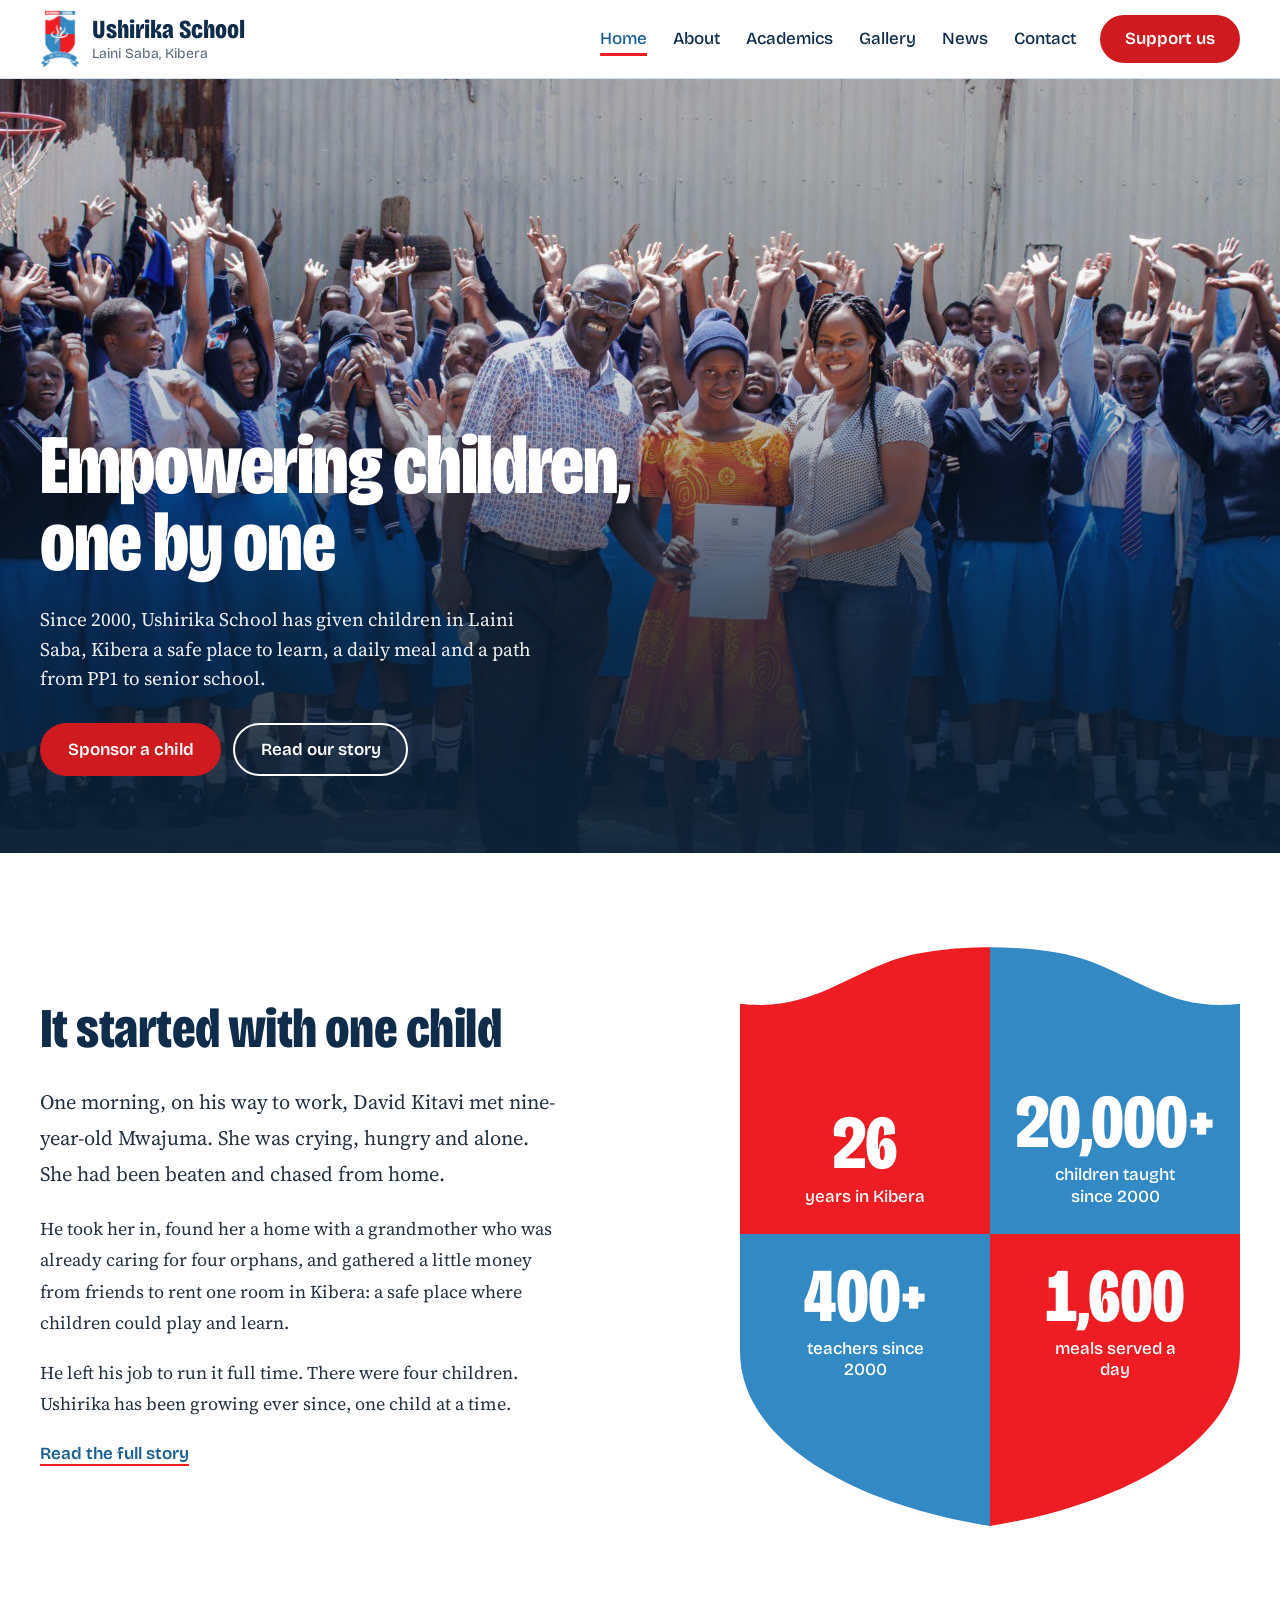
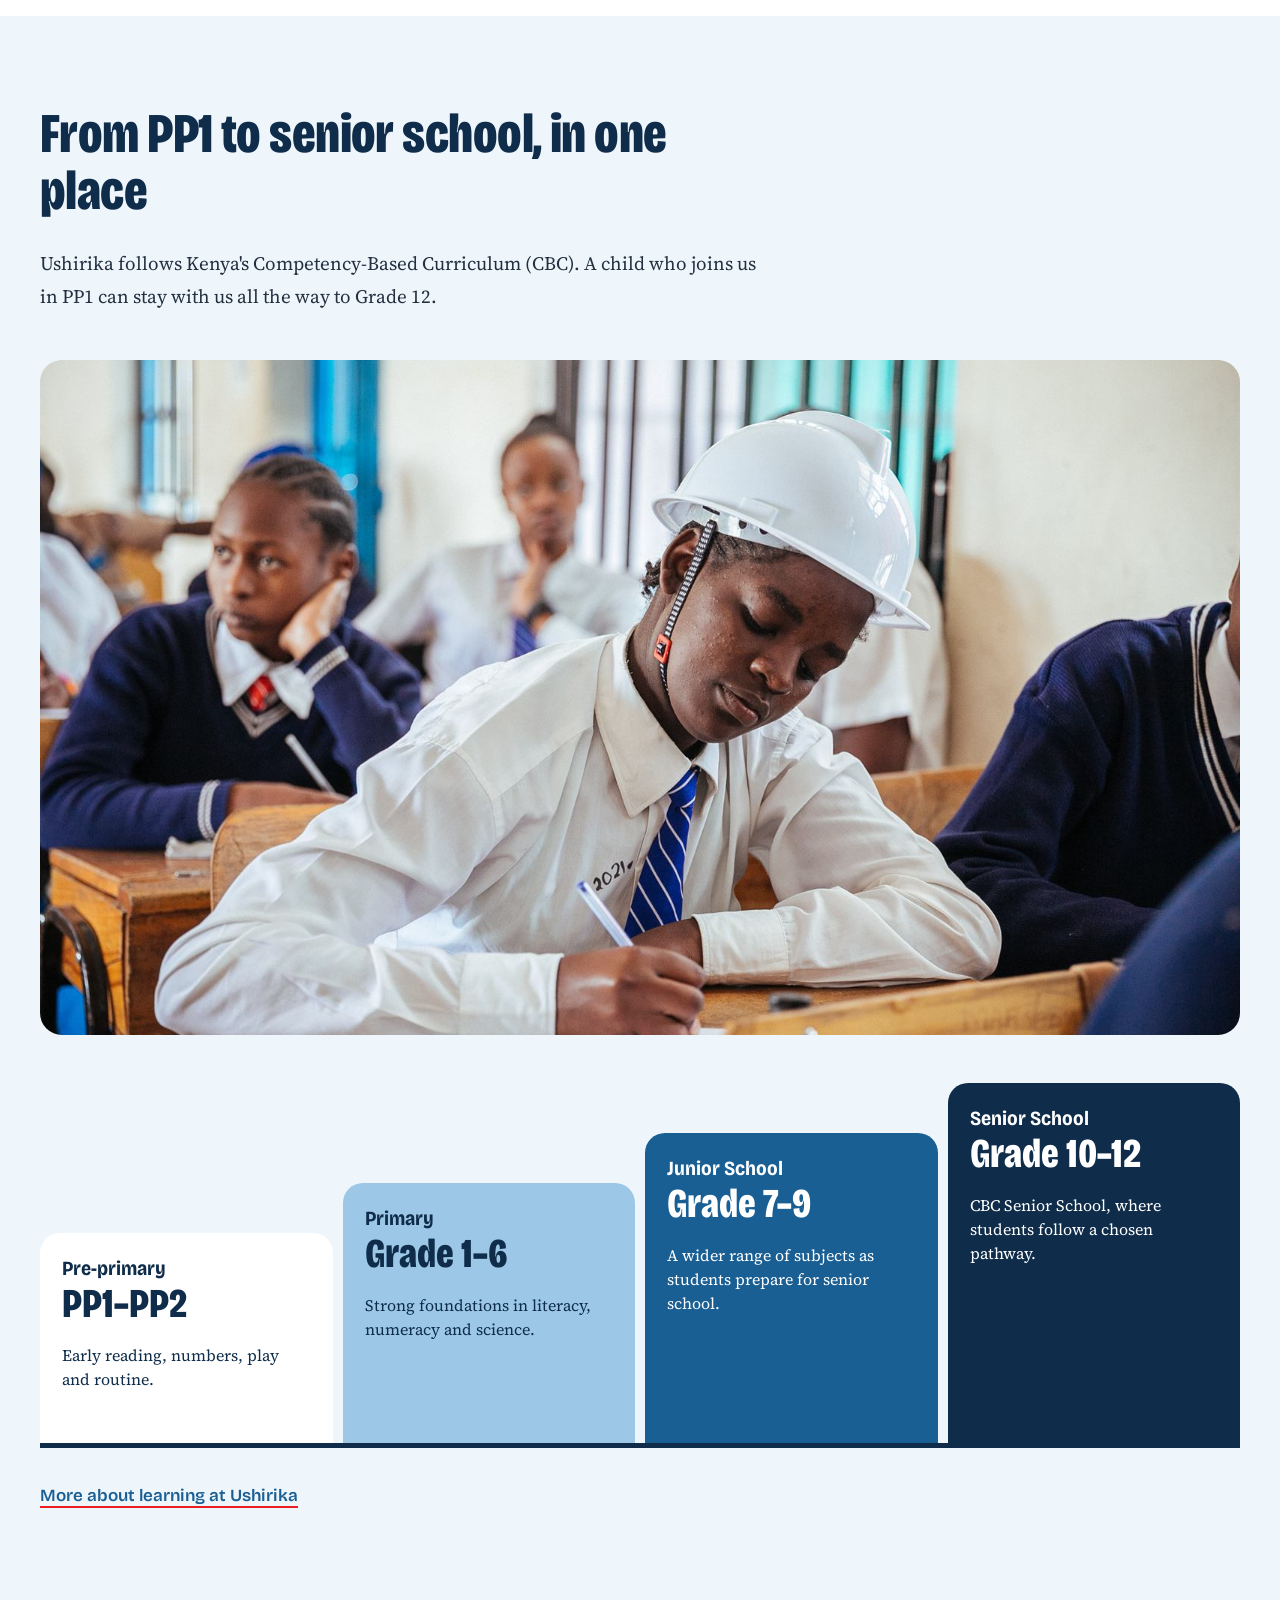
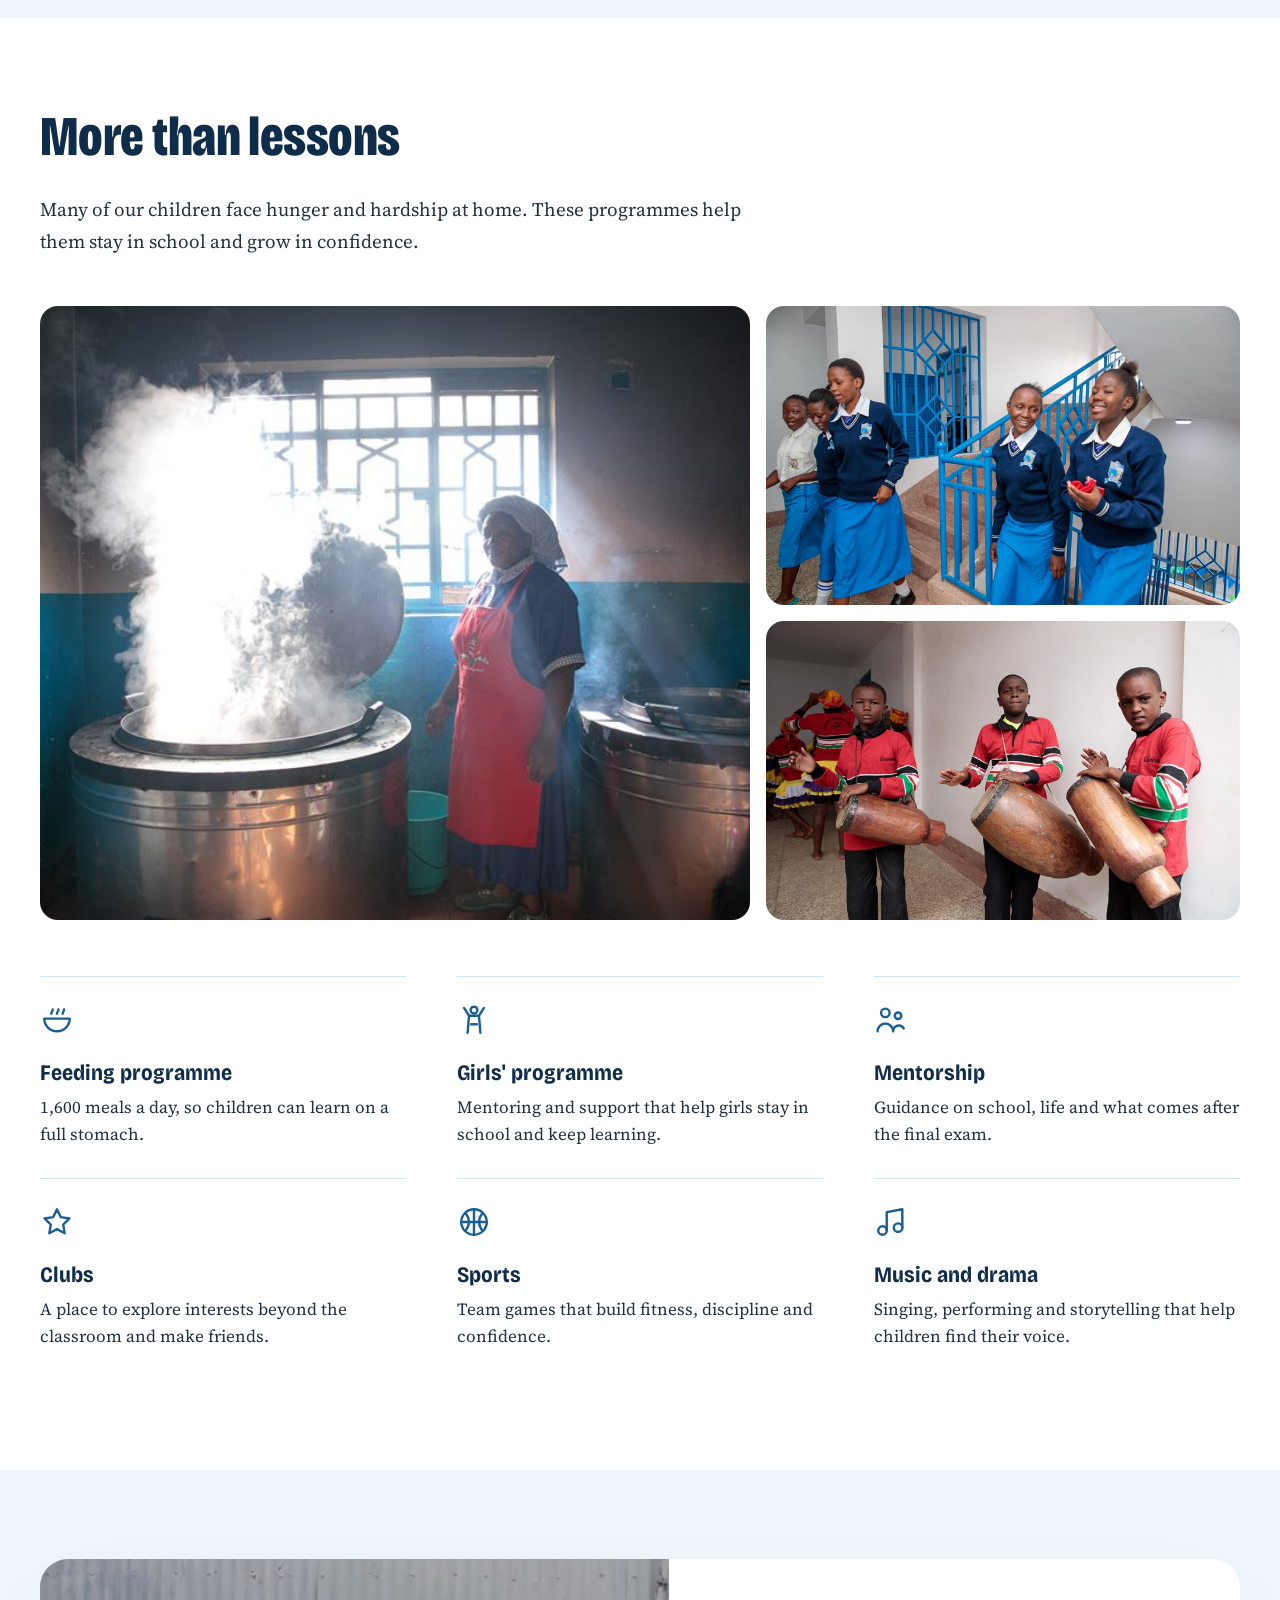
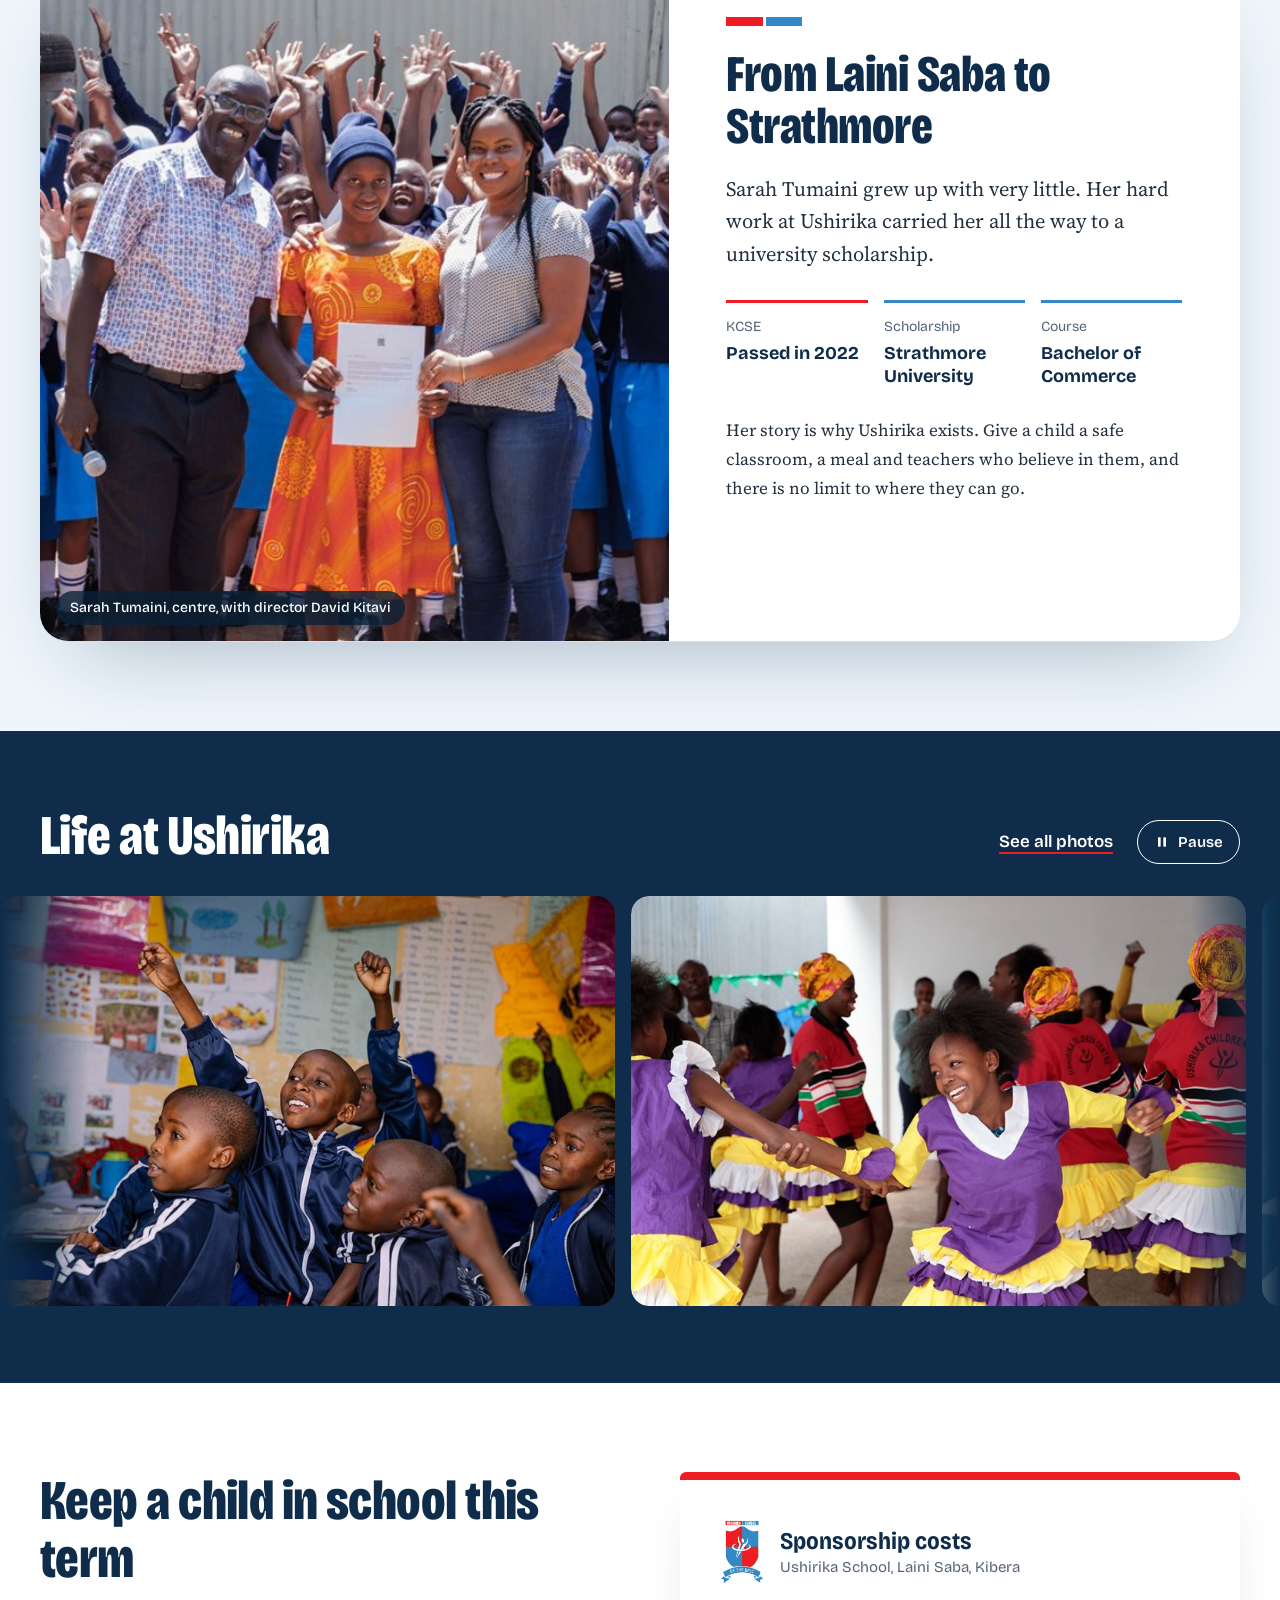
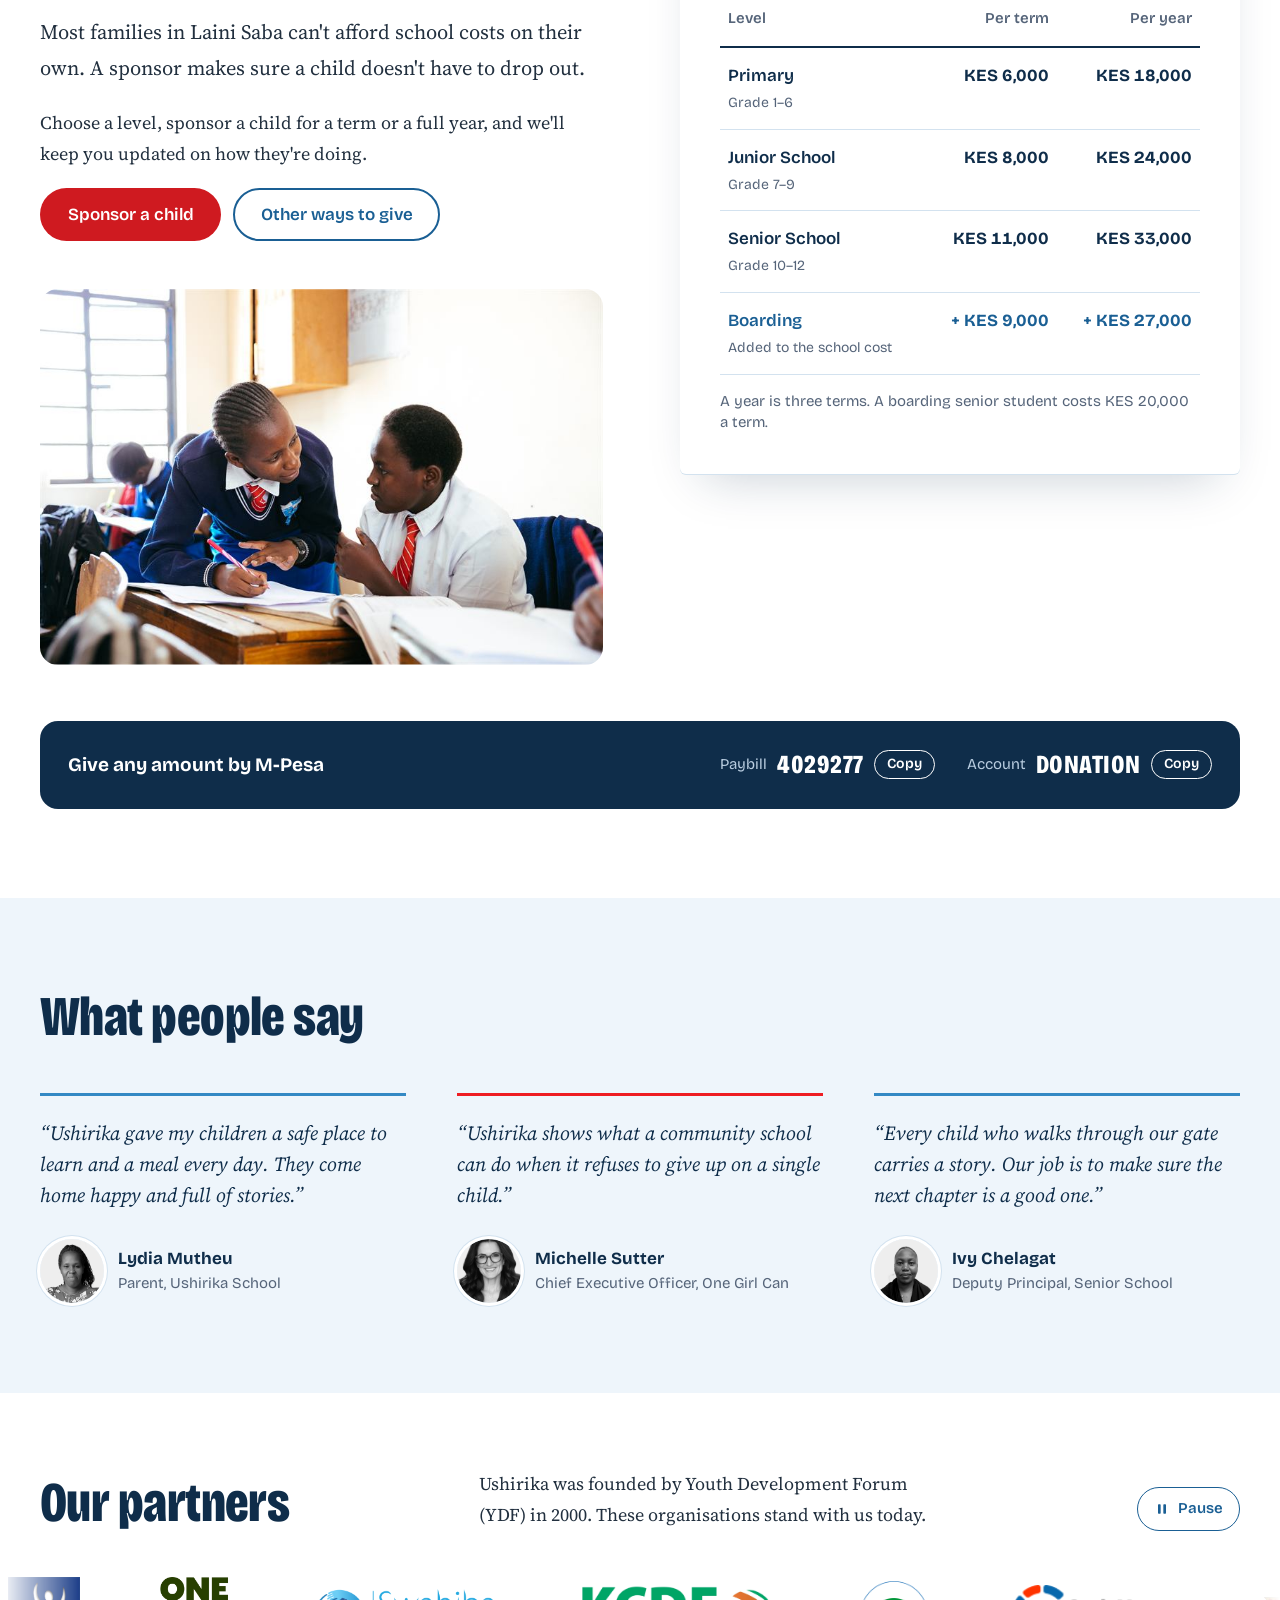
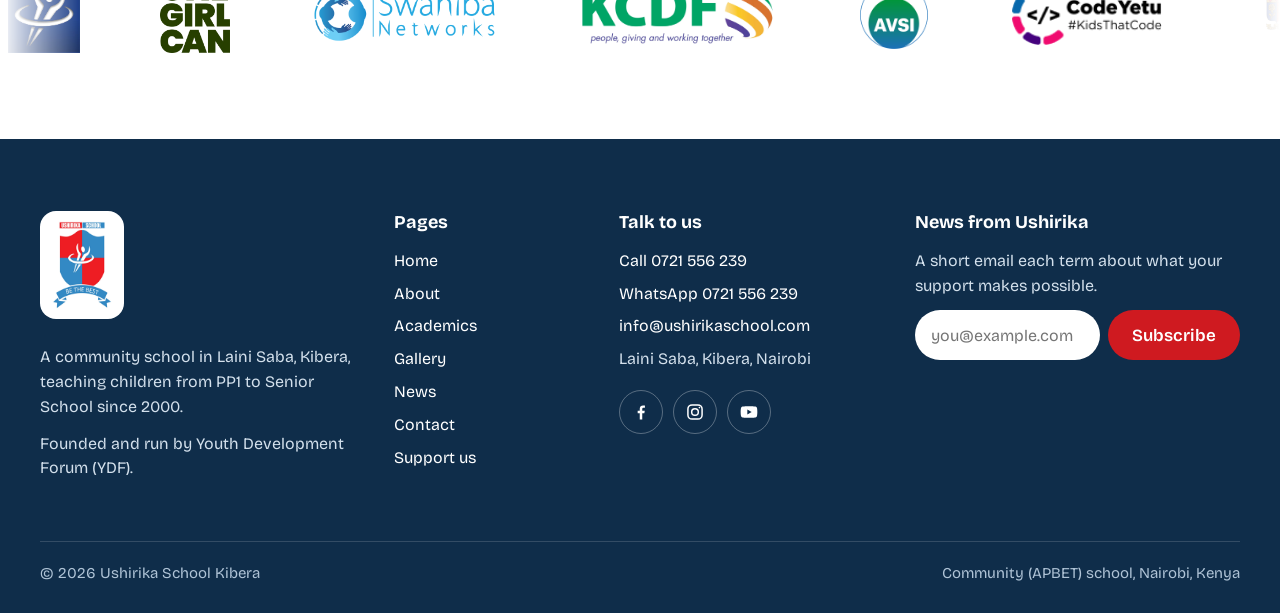
==== commit f192cef9: "Show info@ushirikaschool.com as the school's email address Co-Authored-By: Claude Opus 5.5 <noreply@" ====
--- a/index.html
+++ b/index.html
@@ -30,7 +30,7 @@
     "logo": "https://ushirikaschool.com/assets/img/logo-large.png",
     "foundingDate": "2000",
     "telephone": "+254721556239",
-    "email": "tunzatoto@yahoo.com",
+    "email": "info@ushirikaschool.com",
     "address": { "@type": "PostalAddress", "streetAddress": "Laini Saba, Kibera", "addressLocality": "Nairobi", "addressCountry": "KE" },
     "geo": { "@type": "GeoCoordinates", "latitude": -1.3122093, "longitude": 36.7940074 },
     "parentOrganization": { "@type": "NGO", "name": "Youth Development Forum (YDF)" },
--- a/css/style.css
+++ b/css/style.css
@@ -460,6 +460,14 @@
 .motto img { width: clamp(180px, 22vw, 260px); mix-blend-mode: multiply; } /* hides the logo's white background on pale blue */
 .milestones { display: grid; grid-template-columns: minmax(0, 1fr) minmax(0, 1.7fr); gap: clamp(24px, 5vw, 72px); align-items: start; }
 @media (max-width: 800px) { .milestones { grid-template-columns: minmax(0, 1fr); } }
+.milestones__photo { margin: clamp(24px, 3vw, 36px) 0 0; }
+.milestones__photo img { width: 100%; aspect-ratio: 4 / 3; object-fit: cover; object-position: 53% 50%; border-radius: var(--radius-photo); }
+@media (min-width: 801px) {
+  /* side by side: the photo stretches down to the end of the timeline, whatever its length */
+  .milestones > div:first-child { display: flex; flex-direction: column; align-self: stretch; }
+  .milestones__photo { position: relative; flex: 1 1 auto; min-height: 300px; }
+  .milestones__photo img { position: absolute; inset: 0; height: 100%; aspect-ratio: auto; }
+}
 @media (max-width: 700px) { .motto { grid-template-columns: minmax(0, 1fr); } .motto img { order: -1; } }
 
 .welcome { display: grid; grid-template-columns: minmax(0, 460px) minmax(0, 1fr); gap: clamp(32px, 5vw, 72px); align-items: center; }
@@ -468,6 +476,10 @@
 .welcome .sign { font-family: var(--font-display); font-size: 1.0625rem; color: var(--muted); margin-top: 1.2em; }
 .welcome .sign strong { display: block; font-size: 1.25rem; color: var(--navy); }
 @media (max-width: 800px) { .welcome { grid-template-columns: minmax(0, 1fr); } .welcome .photo-slot, .welcome .feature__photo { max-width: 460px; } }
+/* David's round portrait in the African-pattern frame (the image already includes the frame) */
+.portrait-frame { margin: 0; width: 100%; }
+.portrait-frame img { width: 100%; height: auto; }
+@media (max-width: 800px) { .portrait-frame { max-width: 380px; justify-self: center; } }
 
 /* Level details on Academics */
 .levels { display: grid; gap: 0; }
@@ -681,6 +693,9 @@
 .wide-photo { margin: 0 0 clamp(32px, 4vw, 48px); }
 .wide-photo img { width: 100%; aspect-ratio: 16 / 9; object-fit: cover; object-position: 50% 30%; border-radius: var(--radius-photo); }
 @media (max-width: 700px) { .wide-photo img { aspect-ratio: 4 / 3; } }
+/* Support: students opening letters, under the ways to give */
+.give-photo { margin: clamp(32px, 4vw, 48px) 0 0; }
+.give-photo img { object-position: 50% 34%; }
 
 /* Home: Sarah's story as one card, photo on the left, story on the right */
 .story-card {
@@ -717,6 +732,39 @@
   .story-card__photo figcaption { font-size: .8125rem; left: 10px; bottom: 10px; }
 }
 
+/* About: partner spotlight on Lotte Davis and One Girl Can. Story on the left, the big group photo
+   on the right, with the building-work photo pinned over its bottom-left corner */
+.lotte { display: grid; grid-template-columns: minmax(0, 1fr) minmax(0, 1.05fr); gap: clamp(40px, 6vw, 88px); align-items: center; }
+.lotte__text h2 { margin-bottom: .45em; }
+.lotte__byline { display: flex; align-items: center; gap: 18px; margin: 0 0 26px; }
+.lotte__byline img { flex: none; width: 96px; height: 96px; border-radius: 50%; object-fit: cover; box-shadow: 0 0 0 4px #fff, 0 0 0 7px var(--blue); }
+.lotte__byline p { margin: 0; font-family: var(--font-display); font-size: 1rem; line-height: 1.35; color: var(--muted); }
+.lotte__byline strong { display: block; font-size: 1.375rem; color: var(--navy); }
+.lotte__text .lede { margin-bottom: 1.4em; }
+.lotte__text > p:not(.lede) { font-size: 1.0625rem; }
+.lotte__text .btn-row { margin-top: 8px; }
+.lotte__photos { position: relative; padding: 0 0 clamp(44px, 6vw, 80px) clamp(44px, 6vw, 80px); }
+.lotte__group { margin: 0; }
+.lotte__group img { width: 100%; aspect-ratio: 4 / 5; object-fit: cover; object-position: 55% 50%; border-radius: var(--radius-photo); }
+.lotte__build {
+  position: absolute; left: 0; bottom: 0; width: 42%; margin: 0;
+  padding: 8px; background: #fff; border-radius: 22px;
+  box-shadow: 0 24px 48px -18px rgba(15, 45, 74, .45);
+}
+.lotte__build img { width: 100%; aspect-ratio: 1; object-fit: cover; border-radius: 15px; }
+.lotte__build figcaption { padding: 8px 4px 2px; font-family: var(--font-display); font-size: .875rem; line-height: 1.3; color: var(--muted); }
+@media (max-width: 900px) {
+  .lotte { grid-template-columns: minmax(0, 1fr); }
+  .lotte__photos { max-width: 600px; padding: 0 0 56px 28px; }
+  .lotte__group img { aspect-ratio: 1; }
+  .lotte__build { width: 46%; }
+}
+@media (max-width: 480px) {
+  .lotte__byline img { width: 80px; height: 80px; }
+  .lotte__build { padding: 6px; border-radius: 18px; }
+  .lotte__build figcaption { font-size: .8125rem; }
+}
+
 /* Home: photo under the sponsor text */
 .sponsor__photo { margin: clamp(32px, 4vw, 48px) 0 0; }
 .sponsor__photo img { width: 100%; aspect-ratio: 3 / 2; object-fit: cover; border-radius: 18px; }
@@ -762,6 +810,9 @@
 .motion .rv-photo.is-in img { clip-path: inset(0 0 0 0); }
 .motion .rv-photo figcaption { opacity: 0; transition: opacity .6s ease; transition-delay: calc(var(--rv-delay, 0ms) + 450ms); }
 .motion .rv-photo.is-in figcaption { opacity: 1; }
+/* the pinned building-work card on About: the white card itself rises in too, a beat after the big photo */
+.motion .lotte__build.rv-photo { opacity: 0; transform: translateY(28px); transition: opacity .7s var(--ease-out), transform .9s var(--ease-out); transition-delay: calc(var(--rv-delay, 0ms) + 300ms); }
+.motion .lotte__build.rv-photo.is-in { opacity: 1; transform: none; }
 
 /* The class ladder grows up from the ground line, one step at a time */
 .motion .rv-rise { clip-path: inset(100% 0 0 0); transition: clip-path 900ms var(--ease-out); transition-delay: var(--rv-delay, 0ms); }
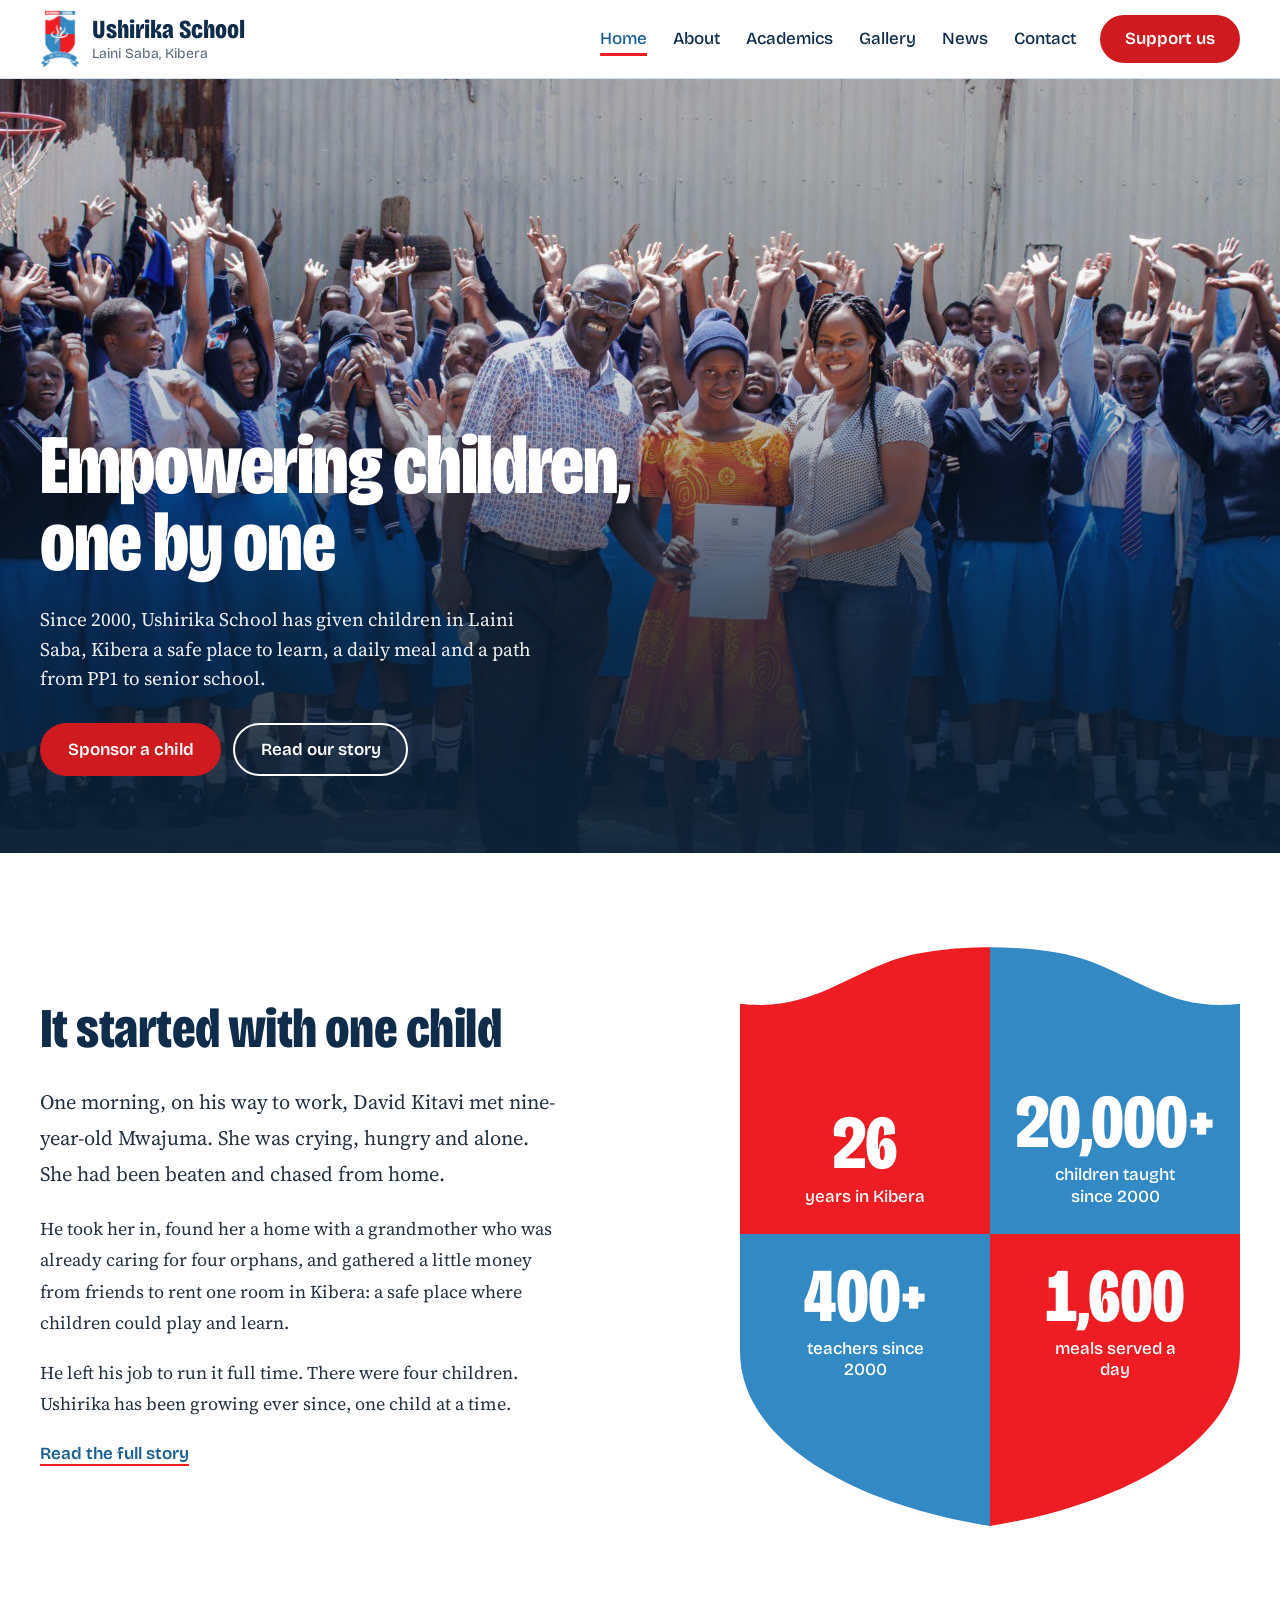
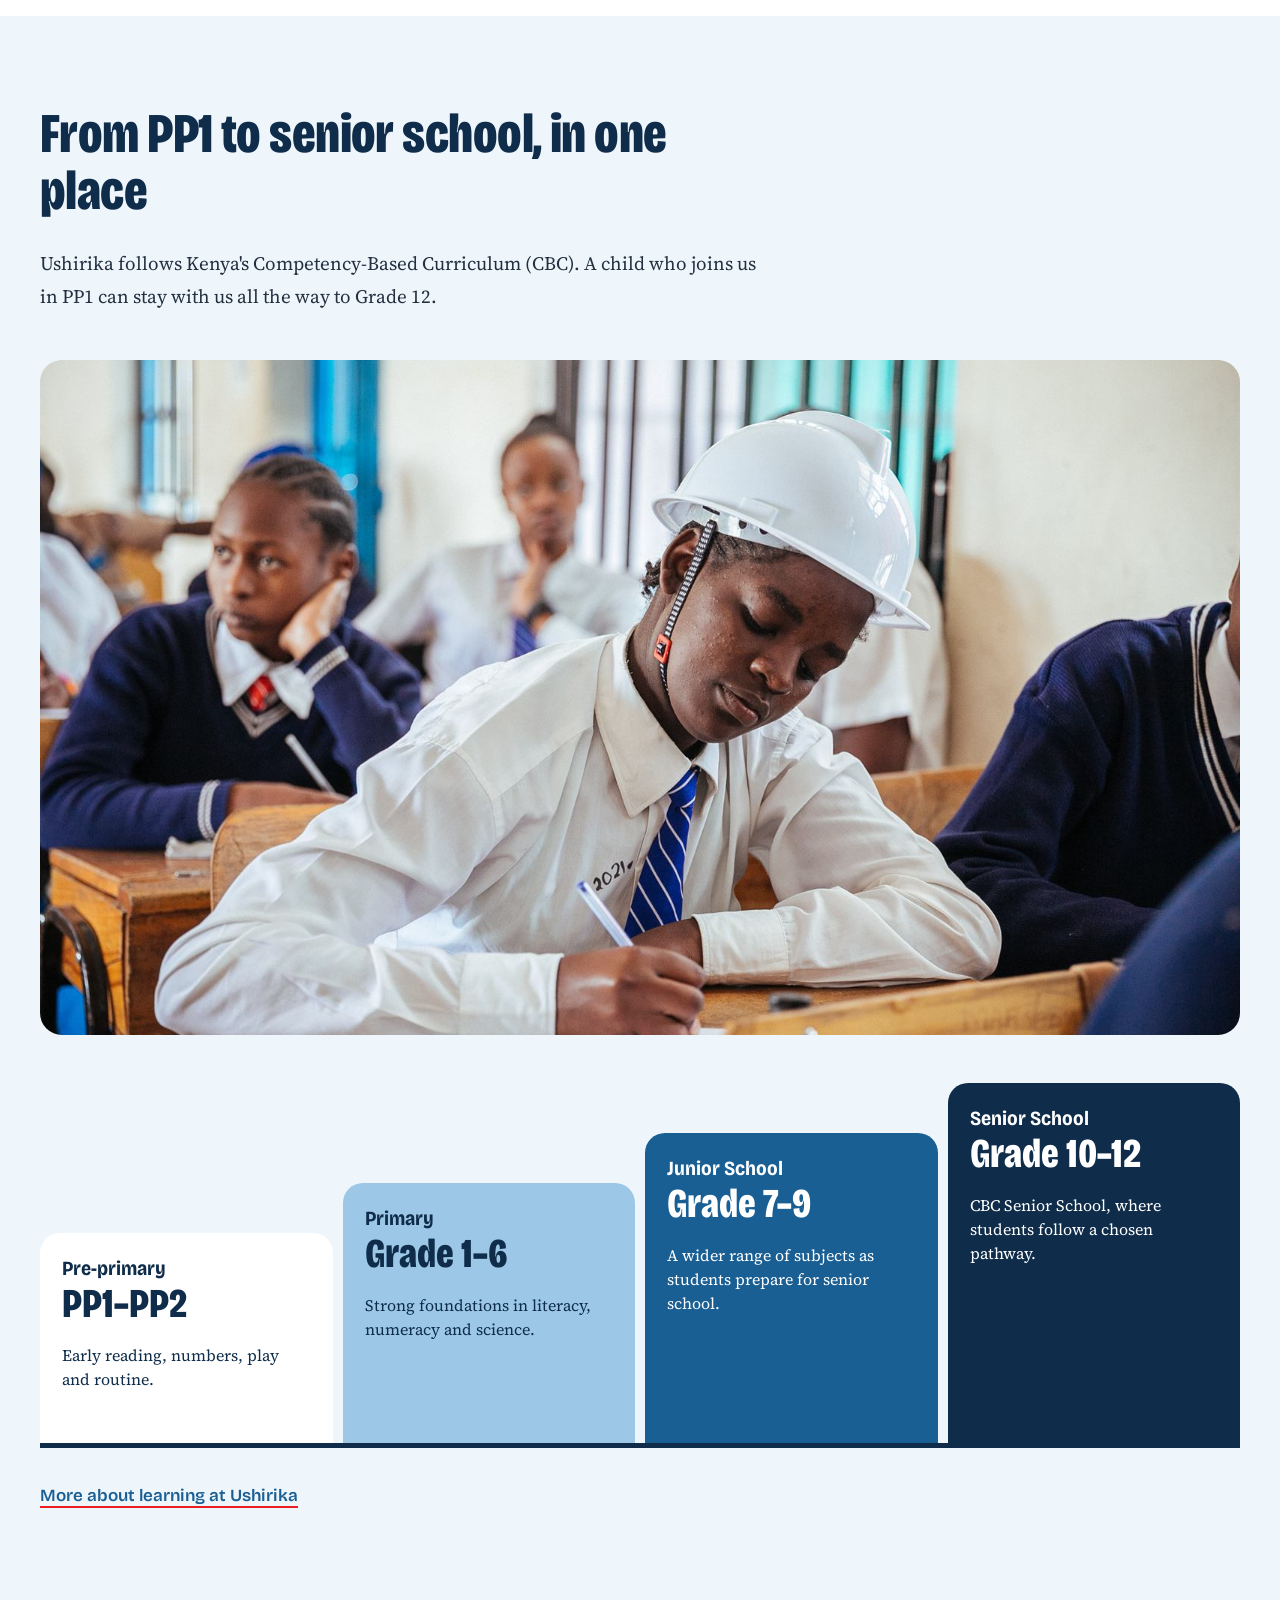
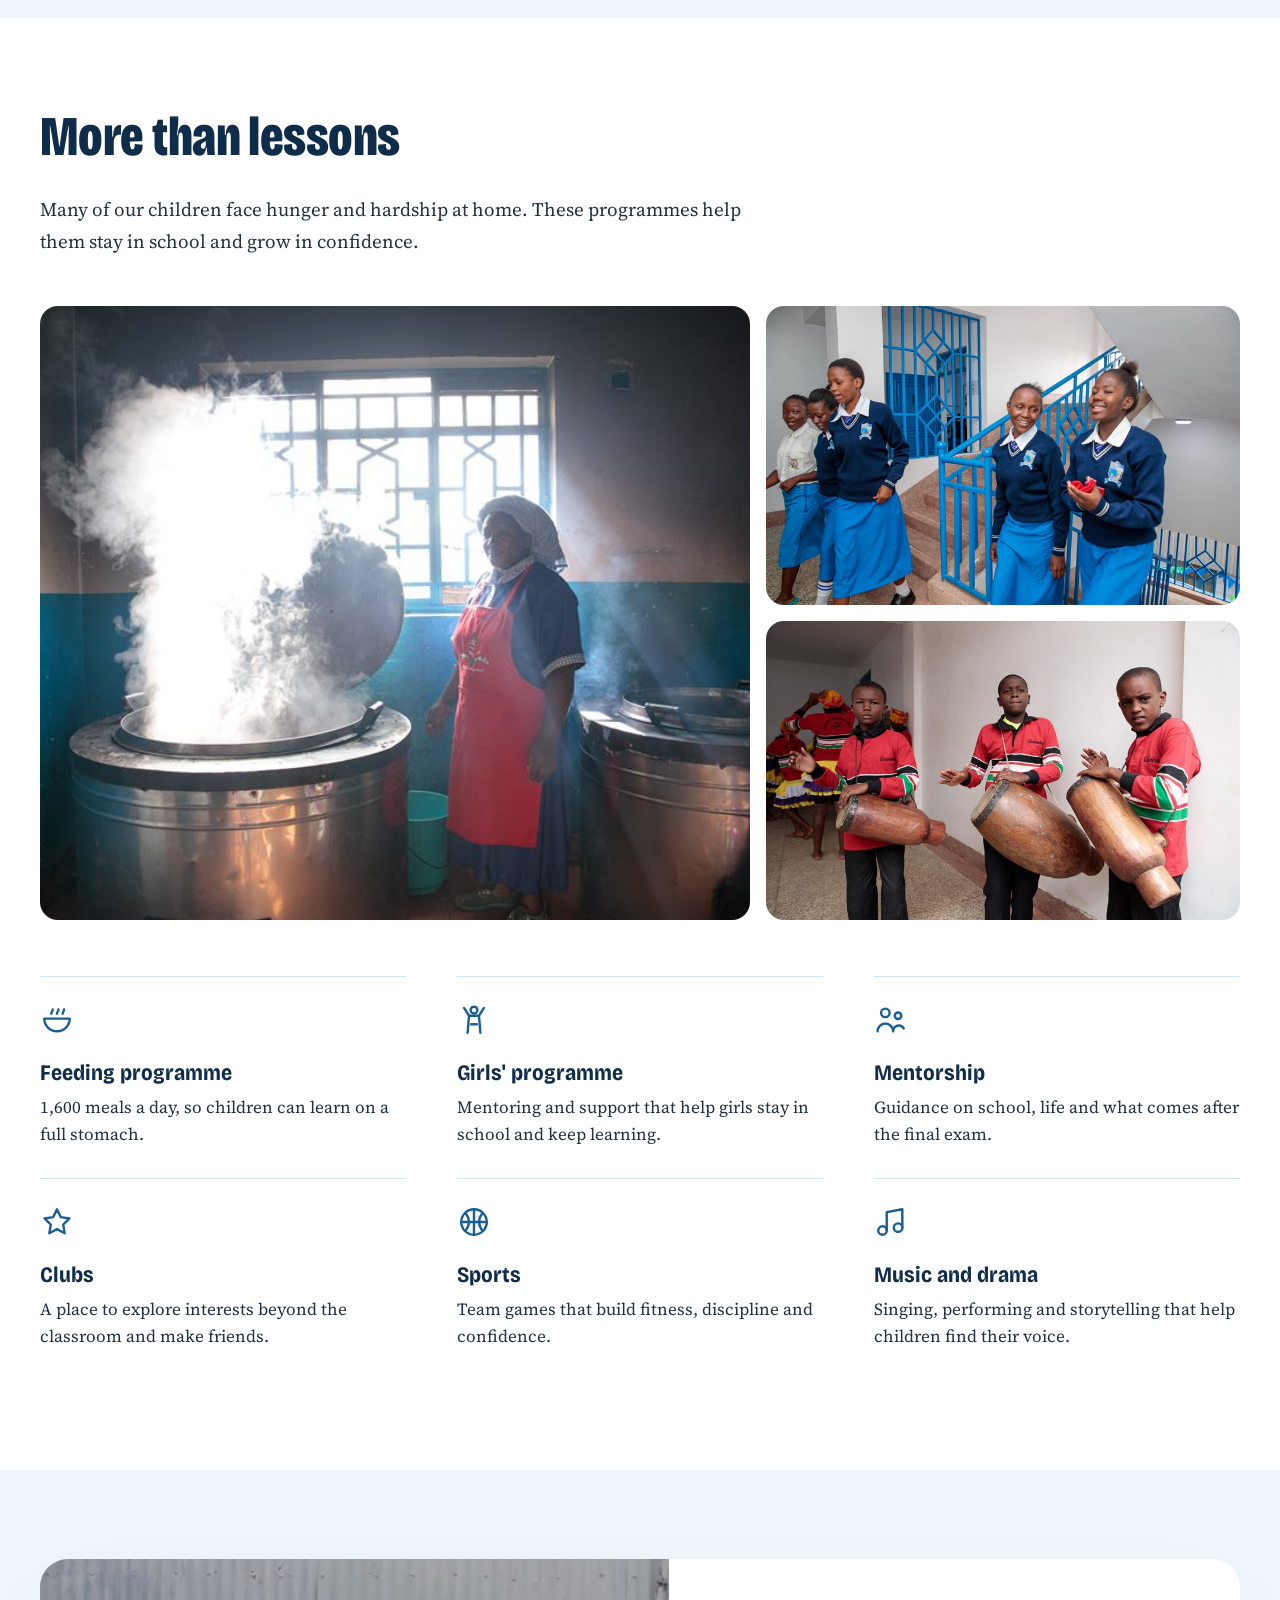
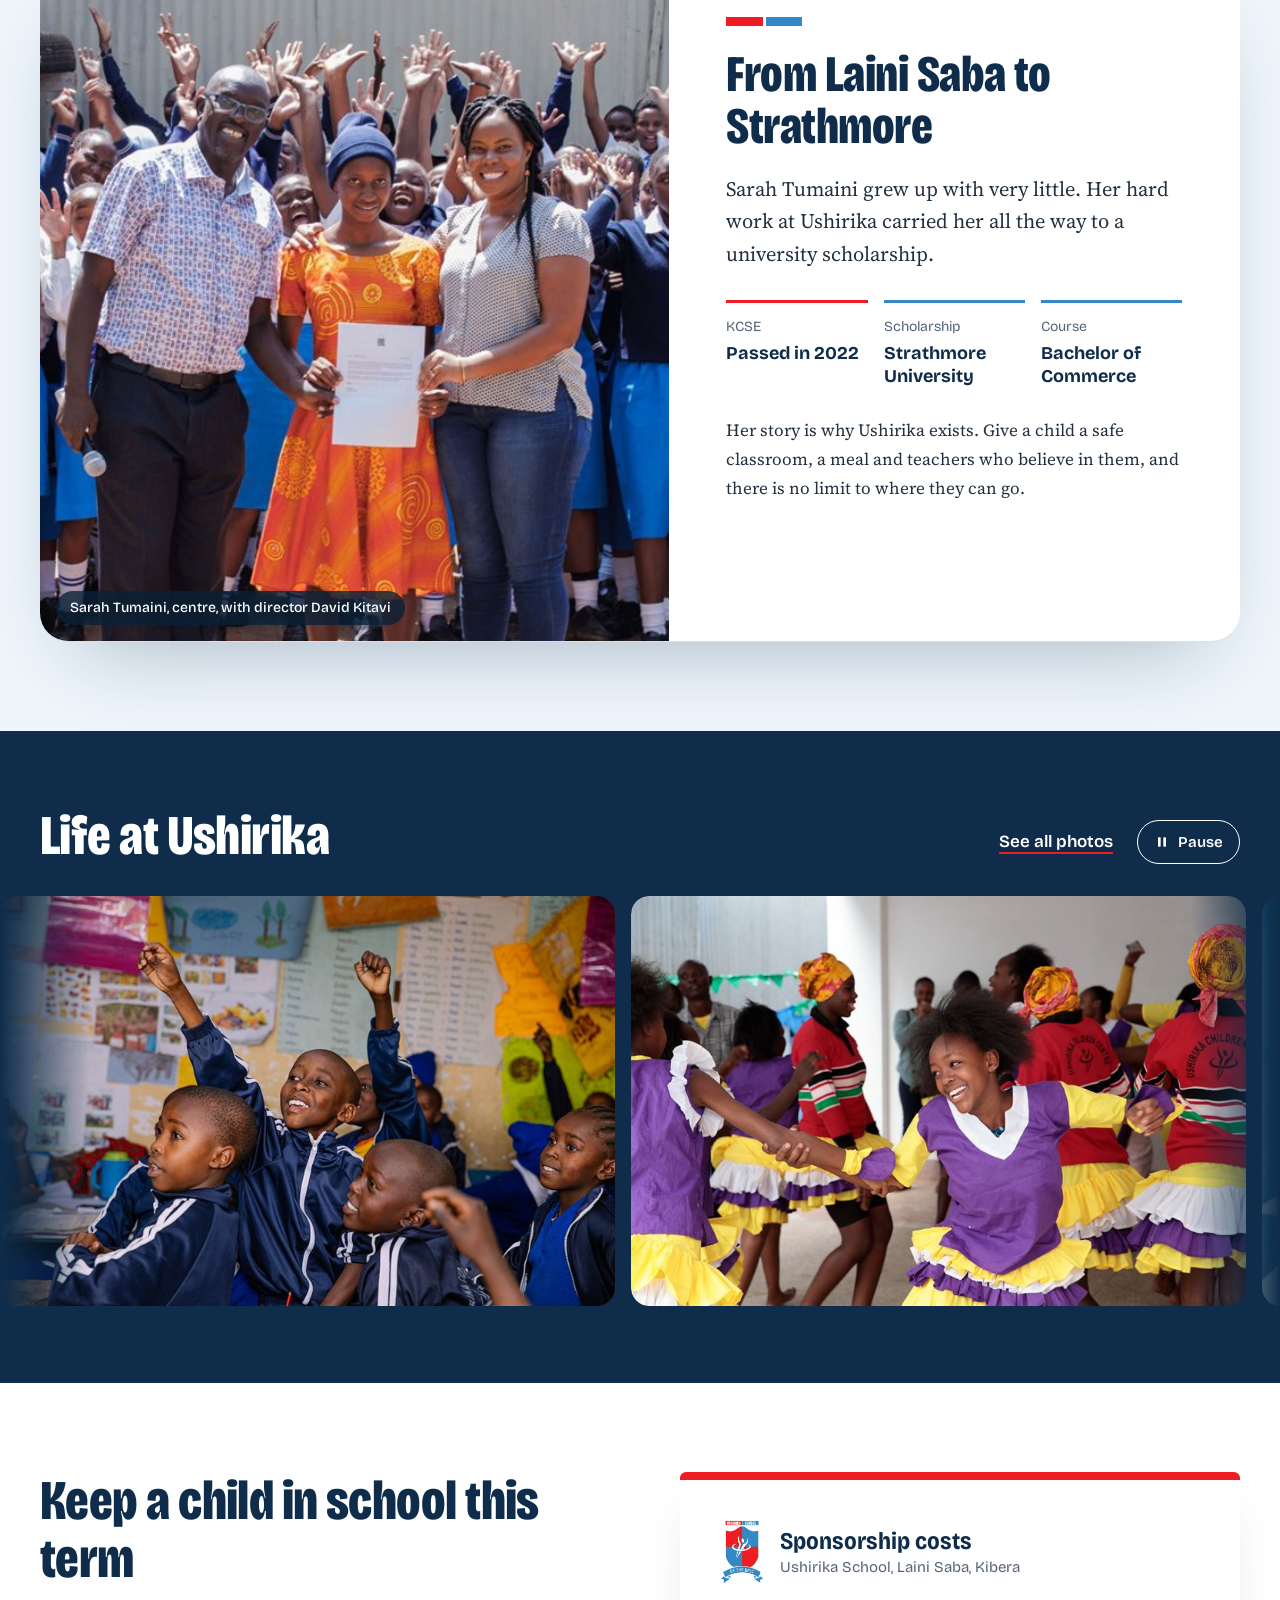
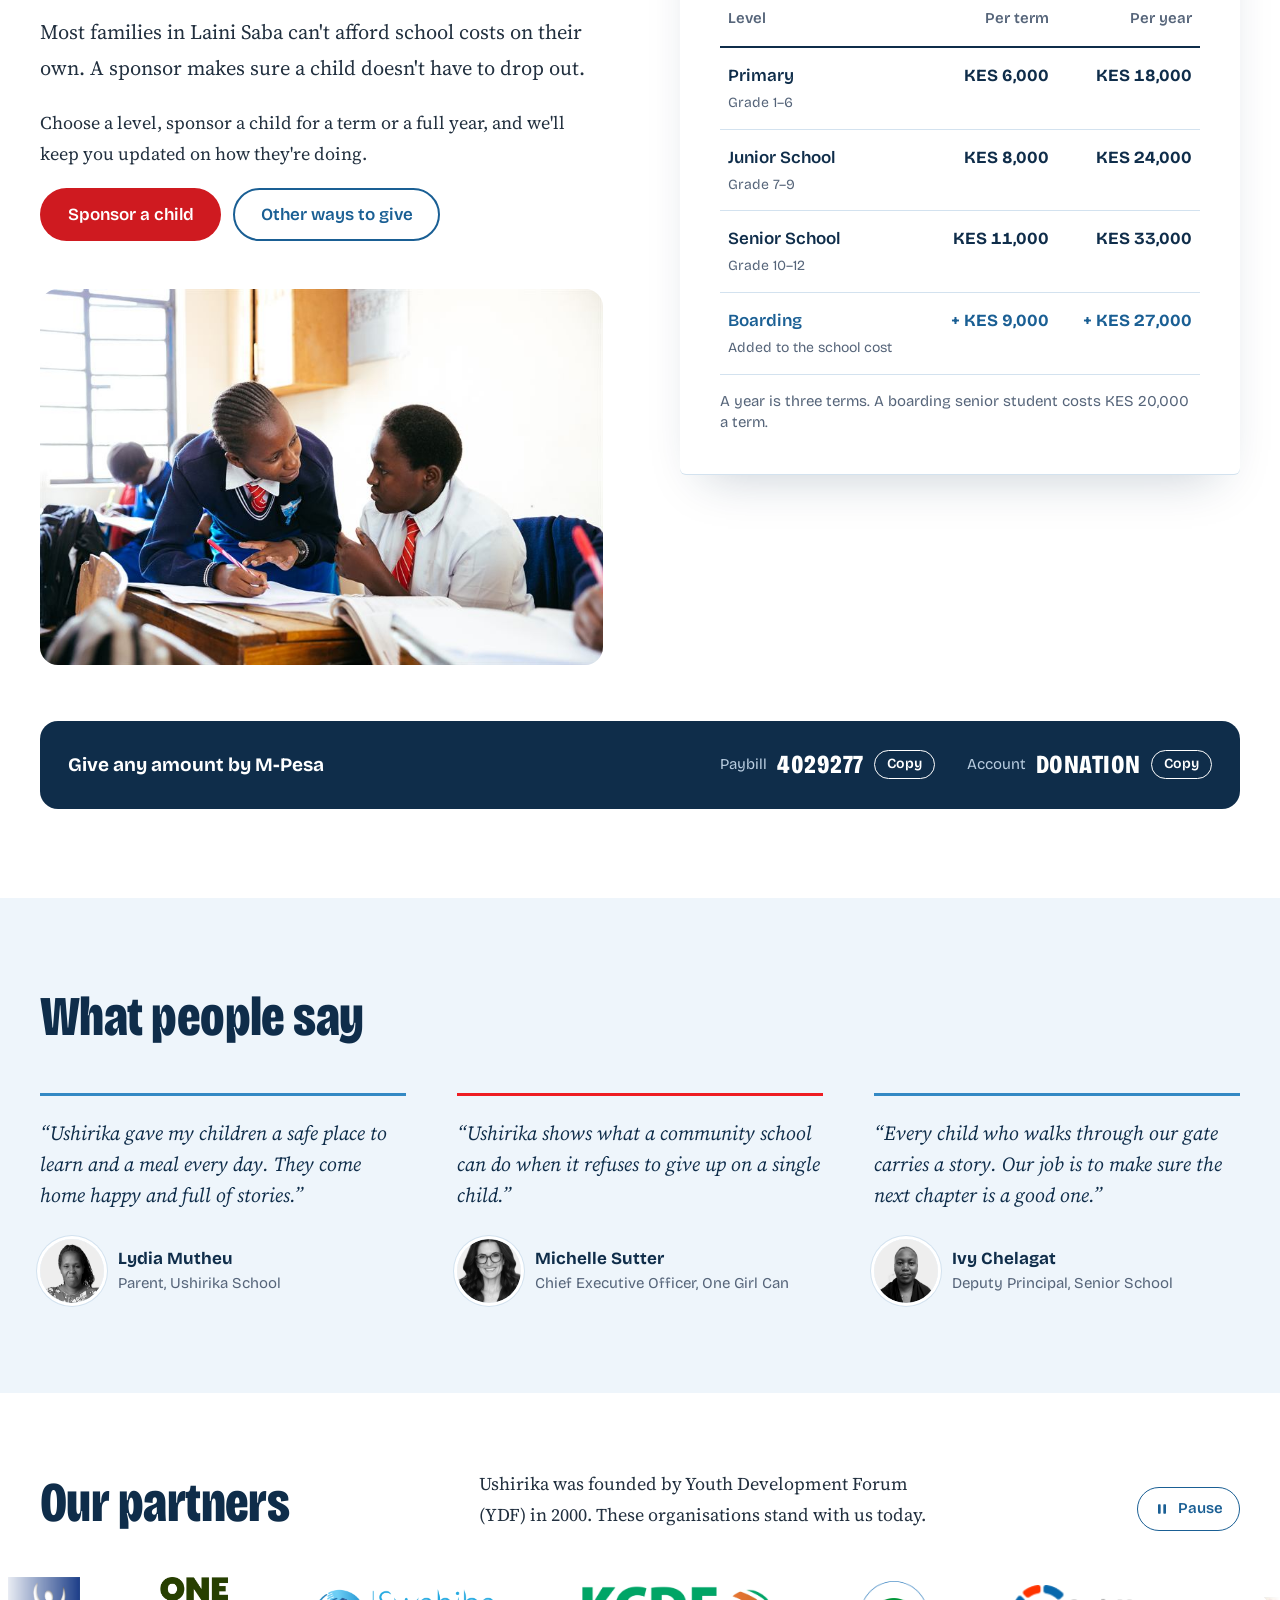
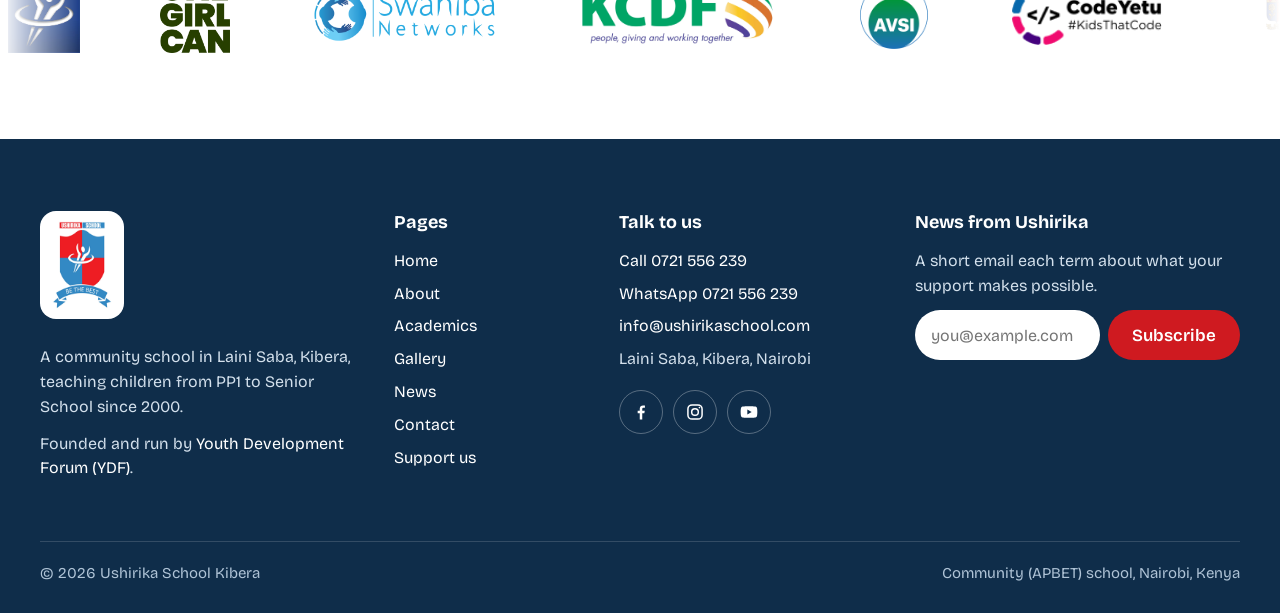
==== commit c4b8f5ce: "Link to the new YDF website, ydfkenya.org The partner strip, the YDF section on About and the footer" ====
--- a/index.html
+++ b/index.html
@@ -33,7 +33,7 @@
     "email": "info@ushirikaschool.com",
     "address": { "@type": "PostalAddress", "streetAddress": "Laini Saba, Kibera", "addressLocality": "Nairobi", "addressCountry": "KE" },
     "geo": { "@type": "GeoCoordinates", "latitude": -1.3122093, "longitude": 36.7940074 },
-    "parentOrganization": { "@type": "NGO", "name": "Youth Development Forum (YDF)" },
+    "parentOrganization": { "@type": "NGO", "name": "Youth Development Forum (YDF)", "url": "https://ydfkenya.org/" },
     "sameAs": [
       "https://www.facebook.com/UshirikaChildrenKibera",
       "https://www.instagram.com/ushirika_school/",
@@ -356,8 +356,7 @@
     </div>
     <div class="marquee" id="partner-strip">
       <div class="marquee__track">
-        <!-- YDF LINK NEEDED: replace # with YDF's website -->
-        <a href="#" aria-label="Youth Development Forum (YDF)"><img src="assets/partners/ydf.jpg" alt="Youth Development Forum (YDF)" class="logo--tall" width="447" height="470"></a>
+        <a href="https://ydfkenya.org/" aria-label="Youth Development Forum (YDF)"><img src="assets/partners/ydf.jpg" alt="Youth Development Forum (YDF)" class="logo--tall" width="447" height="470"></a>
         <a href="https://www.onegirlcan.com/" aria-label="One Girl Can"><img src="assets/partners/one-girl-can.png" alt="One Girl Can" class="logo--tall" width="500" height="548"></a>
         <a href="https://swahiba.org/" aria-label="Swahiba Networks"><img src="assets/partners/swahiba-networks.png" alt="Swahiba Networks" width="1200" height="380"></a>
         <a href="https://kcdf.or.ke/" aria-label="Kenya Community Development Foundation (KCDF)"><img src="assets/partners/kcdf.webp" alt="KCDF" width="2000" height="610"></a>
